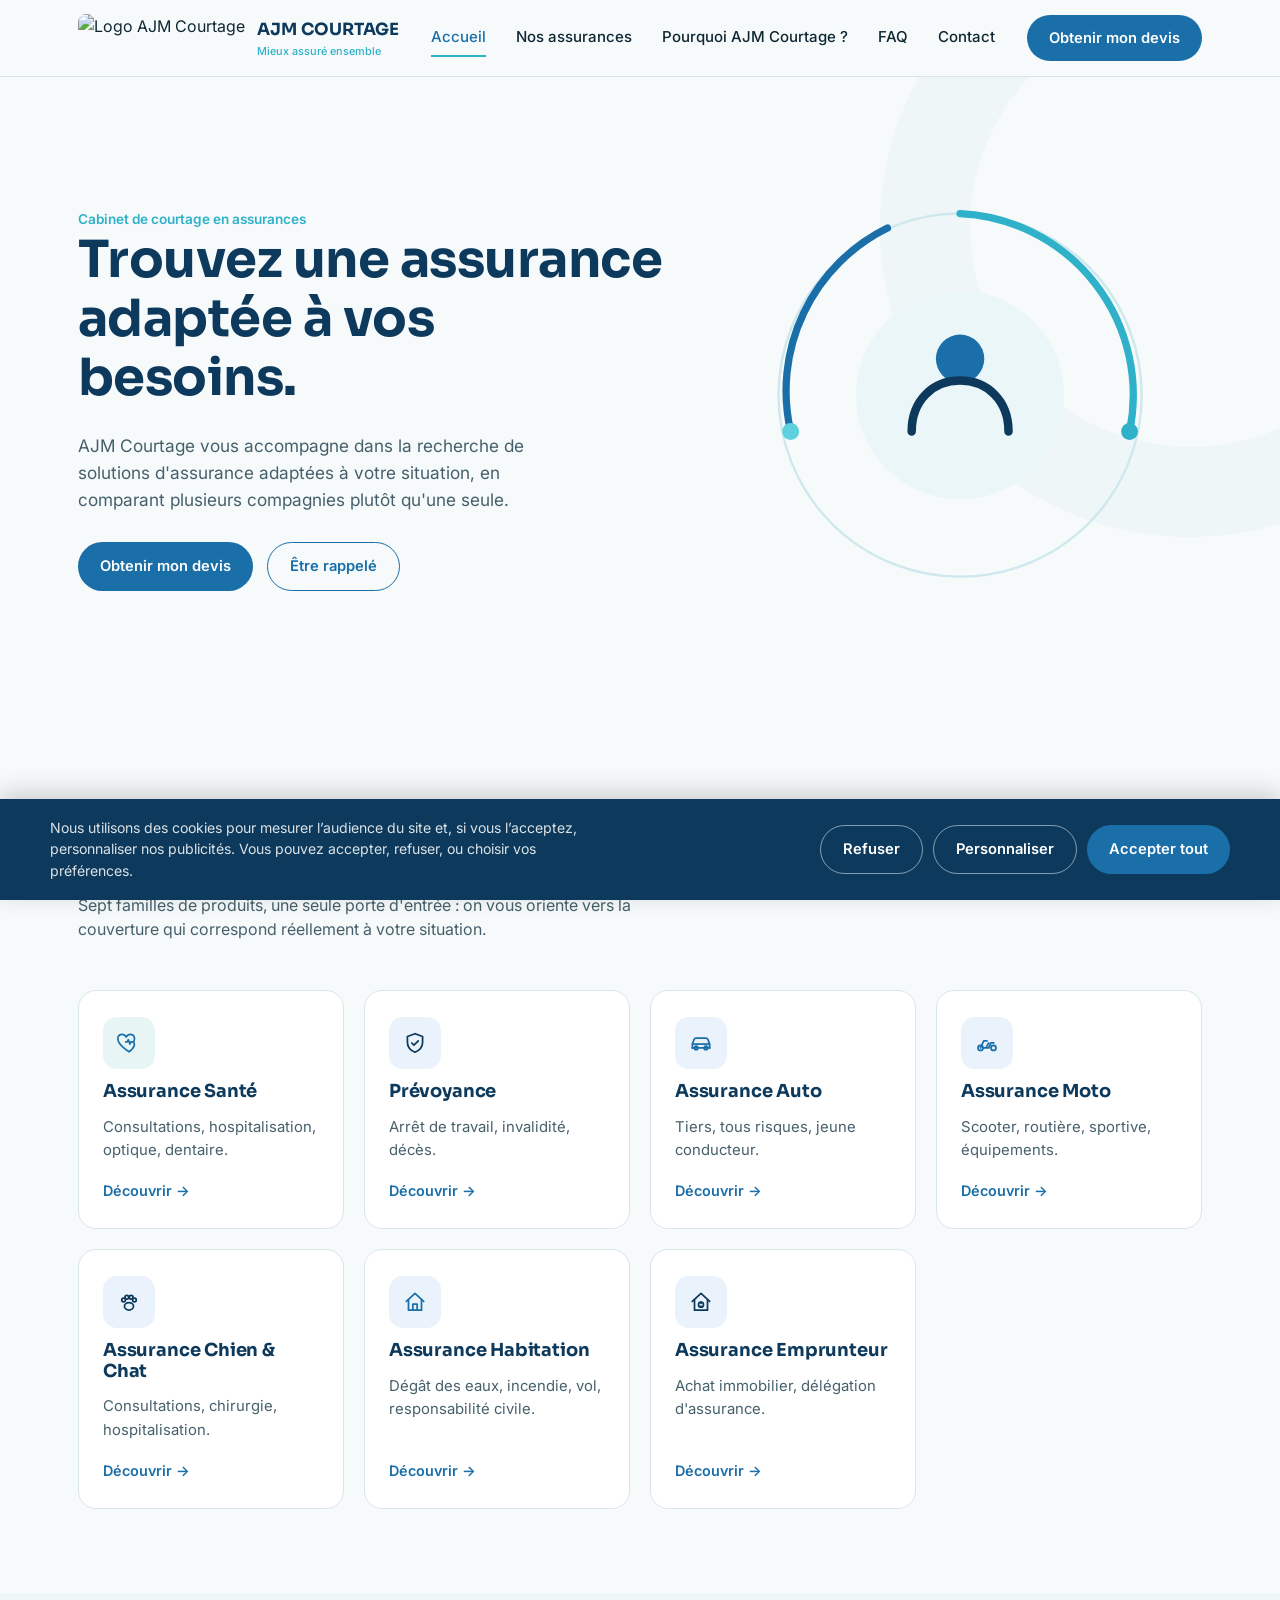
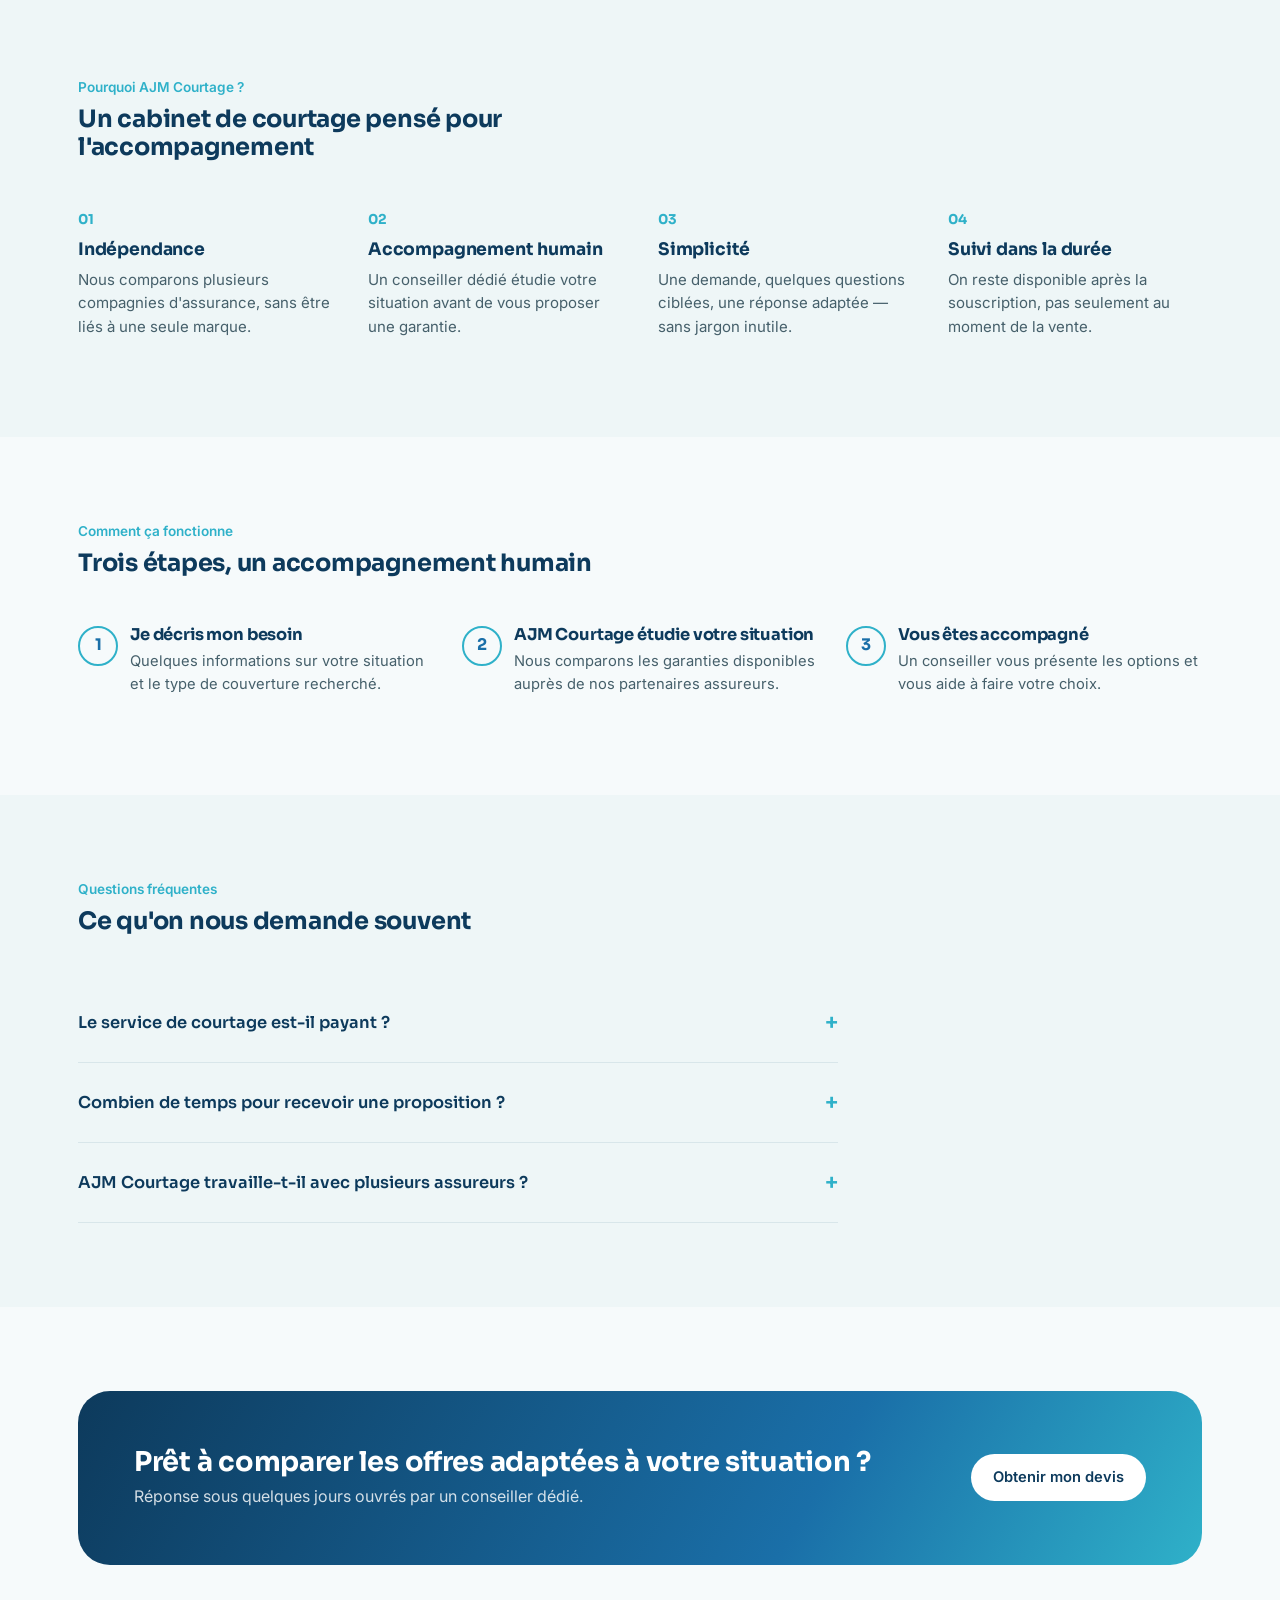
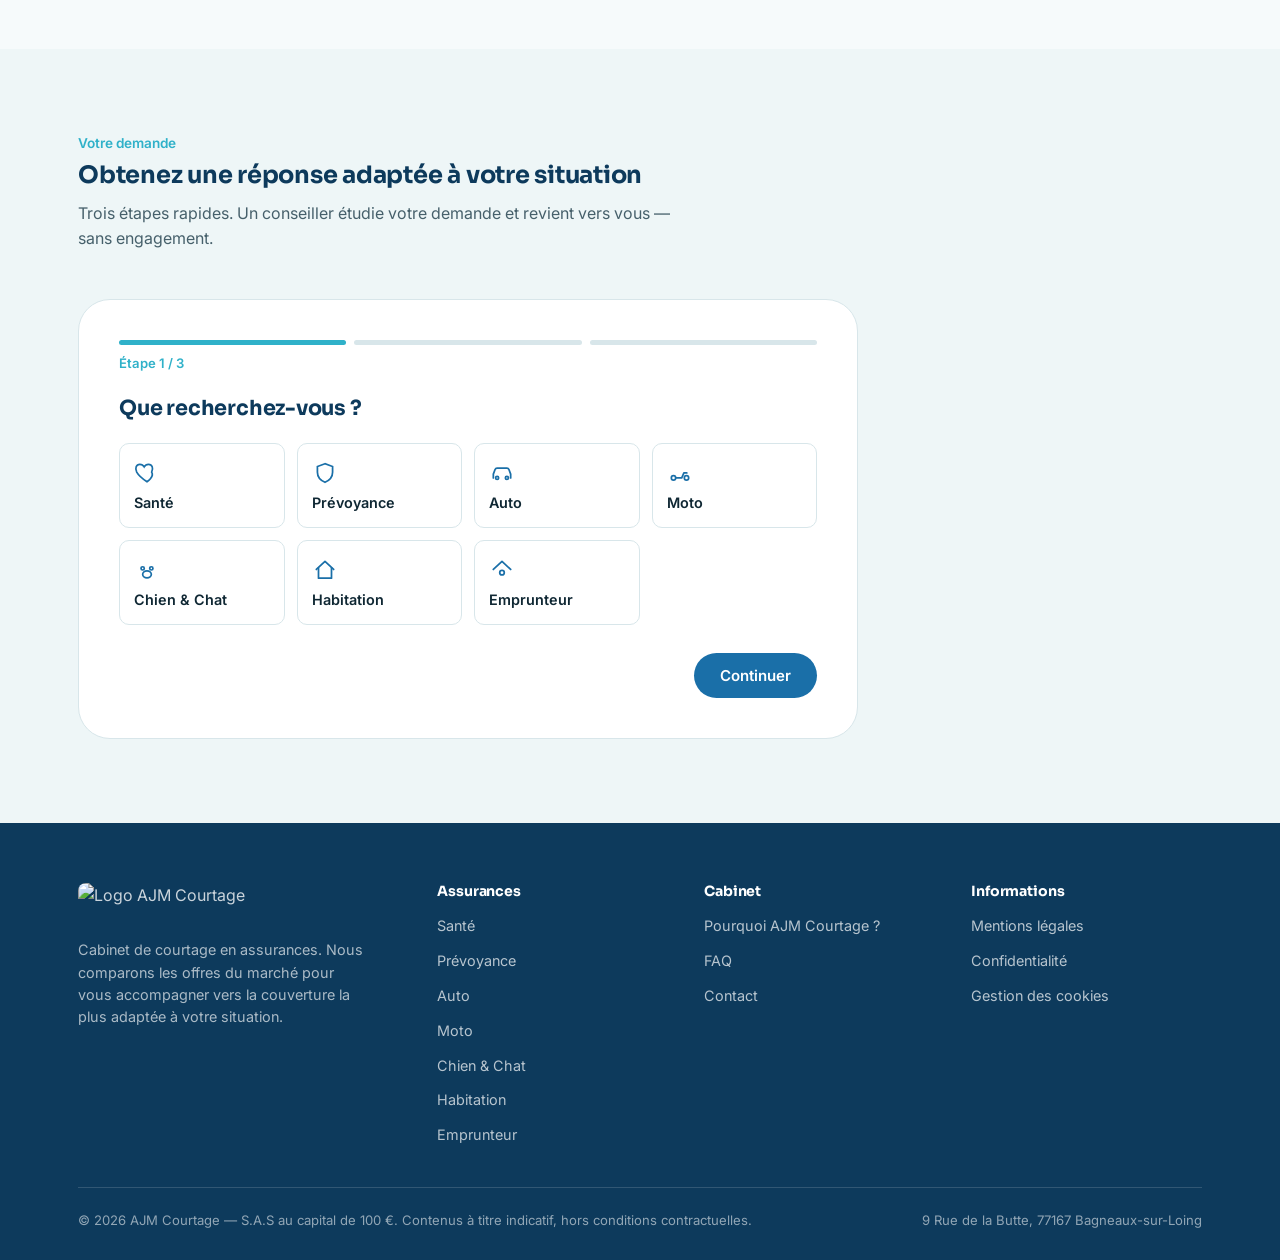
==== index.html @ a3474519 "site internet" ====
<!DOCTYPE html>
<html lang="fr">
<head>
<meta charset="UTF-8" />
<meta name="viewport" content="width=device-width, initial-scale=1.0" />
<title>Courtier en assurances — AJM Courtage</title>
<meta name="description" content="AJM Courtage, cabinet de courtage en assurances : santé, prévoyance, auto, moto, animaux, habitation et emprunteur." />
<link rel="canonical" href="https://ajmcourtages.fr/" />
<meta property="og:type" content="website" />
<meta property="og:site_name" content="AJM Courtage" />
<meta property="og:title" content="Courtier en assurances — AJM Courtage" />
<meta property="og:description" content="AJM Courtage, cabinet de courtage en assurances : santé, prévoyance, auto, moto, animaux, habitation et emprunteur." />
<meta property="og:url" content="https://ajmcourtages.fr/" />
<meta name="twitter:card" content="summary" />
<meta name="twitter:title" content="Courtier en assurances — AJM Courtage" />
<meta name="twitter:description" content="AJM Courtage, cabinet de courtage en assurances : santé, prévoyance, auto, moto, animaux, habitation et emprunteur." />
<link rel="icon" href="assets/logo.jpg" />
<link rel="preconnect" href="https://fonts.googleapis.com">
<link rel="preconnect" href="https://fonts.gstatic.com" crossorigin>
<link href="https://fonts.googleapis.com/css2?family=Sora:wght@500;600;700&family=Inter:wght@400;500;600&display=swap" rel="stylesheet">
<link rel="stylesheet" href="styles.css" />
<!--
  Tracking marketing (GA4 / Meta Pixel / TikTok Pixel) : volontairement PAS
  chargé ici. Ces scripts déposent des cookies non essentiels et ne doivent
  s'exécuter qu'après consentement (RGPD). Voir consent.js, qui affiche le
  bandeau cookies et charge les 3 pixels uniquement si l'utilisateur accepte.
  Les identifiants réels (GA4/Meta/TikTok) sont à renseigner en haut de ce
  fichier, à la place des placeholders indiqués.
-->
</head>
<body data-page="home" data-product="">
<header class="site-header">
  <div class="wrap">
    <a class="brand" href="index.html">
      <img src="assets/logo.jpg" alt="Logo AJM Courtage" />
      <span>
        <span class="brand-name">AJM COURTAGE</span>
        <span class="brand-tag">Mieux assuré ensemble</span>
      </span>
    </a>
    <nav class="main-nav">
      <a href="index.html" class="active">Accueil</a>
<a href="#produits">Nos assurances</a>
<a href="#pourquoi">Pourquoi AJM Courtage ?</a>
<a href="#faq">FAQ</a>
<a href="#contact">Contact</a>

      <a class="btn btn-primary nav-cta-mobile" href="#devis">Obtenir mon devis</a>
    </nav>
    <a class="btn btn-primary header-cta" href="#devis">Obtenir mon devis</a>
    <button class="nav-toggle" aria-label="Menu" aria-expanded="false">☰</button>
  </div>
</header>
<script>
  (function () {
    var btn = document.querySelector(".nav-toggle");
    var nav = document.querySelector(".main-nav");
    if (!btn || !nav) return;
    btn.addEventListener("click", function () {
      var open = nav.classList.toggle("open");
      btn.setAttribute("aria-expanded", open ? "true" : "false");
      btn.textContent = open ? "✕" : "☰";
    });
  })();
</script>

<main>
  <section class="hero">
    <div class="hero-bg-arc" aria-hidden="true"></div>
    <div class="wrap">
      <div>
        <span class="hero-eyebrow">Cabinet de courtage en assurances</span>
        <h1>Trouvez une assurance adaptée à vos besoins.</h1>
        <p class="lead">AJM Courtage vous accompagne dans la recherche de solutions d'assurance adaptées à votre situation, en comparant plusieurs compagnies plutôt qu'une seule.</p>
        <div class="hero-actions">
          <a class="btn btn-primary" href="#devis">Obtenir mon devis</a>
          <a class="btn btn-ghost" href="#devis">Être rappelé</a>
        </div>
      </div>
      <div class="arc-figure"><svg viewBox="0 0 400 400" fill="none">
  <circle cx="200" cy="200" r="150" stroke="#cfe8ee" stroke-width="2"/>
  <path d="M200 50 A150 150 0 0 1 340 230" stroke="#2fb1c9" stroke-width="6" stroke-linecap="round"/>
  <path d="M60 230 A150 150 0 0 1 140 62" stroke="#1a6fa8" stroke-width="6" stroke-linecap="round"/>
  <circle cx="200" cy="200" r="86" fill="#eaf6f7"/>
  <circle cx="200" cy="170" r="20" fill="#1a6fa8"/>
  <path d="M160 230c0-26 18-42 40-42s40 16 40 42" stroke="#0d3a5c" stroke-width="7" stroke-linecap="round" fill="none"/>
  <circle cx="340" cy="230" r="7" fill="#2fb1c9"/>
  <circle cx="60" cy="230" r="7" fill="#5fd0dd"/>
</svg></div>
    </div>
  </section>

  <section id="produits">
    <div class="wrap">
      <div class="section-head">
        <span class="kicker">Nos assurances</span>
        <h2>Une garantie pour chaque étape de votre vie</h2>
        <p>Sept familles de produits, une seule porte d'entrée : on vous oriente vers la couverture qui correspond réellement à votre situation.</p>
      </div>
      <div class="product-grid">
      <a class="product-card" href="assurance-sante.html">
        <div class="product-icon" style="background:#e7f6f4"><svg width="26" height="26" viewBox="0 0 24 24" fill="none" stroke="#1a6fa8" stroke-width="1.6"><path d="M12 20s-7-4.35-9.5-8.8C.7 7.7 2 4 5.4 4c1.9 0 3.3 1.1 4 2.3.7-1.2 2.1-2.3 4-2.3 3.4 0 4.7 3.7 2.9 7.2C19 15.65 12 20 12 20Z"/><path d="M9 11h1.4l1-2 1.4 4 1-2H16" stroke-linecap="round" stroke-linejoin="round"/></svg></div>
        <h3>Assurance Santé</h3>
        <p>Consultations, hospitalisation, optique, dentaire.</p>
        <span class="card-link">Découvrir →</span>
      </a>
      <a class="product-card" href="prevoyance.html">
        <div class="product-icon" style="background:#eaf3fb"><svg width="26" height="26" viewBox="0 0 24 24" fill="none" stroke="#0d3a5c" stroke-width="1.6"><path d="M12 3.5 5 6v5.2c0 4.4 2.9 7.5 7 9.3 4.1-1.8 7-4.9 7-9.3V6l-7-2.5Z"/><path d="m9 12 2 2 4-4" stroke-linecap="round" stroke-linejoin="round"/></svg></div>
        <h3>Prévoyance</h3>
        <p>Arrêt de travail, invalidité, décès.</p>
        <span class="card-link">Découvrir →</span>
      </a>
      <a class="product-card" href="assurance-auto.html">
        <div class="product-icon" style="background:#eaf3fb"><svg width="26" height="26" viewBox="0 0 24 24" fill="none" stroke="#1a6fa8" stroke-width="1.6"><path d="M4 16.5V13l1.6-4.2A2 2 0 0 1 7.5 7.5h9a2 2 0 0 1 1.9 1.3L20 13v3.5" stroke-linecap="round" stroke-linejoin="round"/><path d="M4 16.5h16" stroke-linecap="round"/><circle cx="7.5" cy="16.5" r="1.6"/><circle cx="16.5" cy="16.5" r="1.6"/><path d="M4 13h16" /></svg></div>
        <h3>Assurance Auto</h3>
        <p>Tiers, tous risques, jeune conducteur.</p>
        <span class="card-link">Découvrir →</span>
      </a>
      <a class="product-card" href="assurance-moto.html">
        <div class="product-icon" style="background:#eaf3fb"><svg width="26" height="26" viewBox="0 0 24 24" fill="none" stroke="#1a6fa8" stroke-width="1.6"><circle cx="6" cy="16.5" r="2.3"/><circle cx="18" cy="16.5" r="2.3"/><path d="M8.2 16.5h5.4l2-4.6h2.7M13.6 11.9 11 16.5M6 16.5l3-6.4h3" stroke-linecap="round" stroke-linejoin="round"/></svg></div>
        <h3>Assurance Moto</h3>
        <p>Scooter, routière, sportive, équipements.</p>
        <span class="card-link">Découvrir →</span>
      </a>
      <a class="product-card" href="assurance-chien-chat.html">
        <div class="product-icon" style="background:#eaf3fb"><svg width="26" height="26" viewBox="0 0 24 24" fill="none" stroke="#0d3a5c" stroke-width="1.6"><ellipse cx="12" cy="16" rx="4.2" ry="3.4"/><circle cx="7" cy="10.2" r="1.7"/><circle cx="10" cy="7.6" r="1.7"/><circle cx="14" cy="7.6" r="1.7"/><circle cx="17" cy="10.2" r="1.7"/></svg></div>
        <h3>Assurance Chien & Chat</h3>
        <p>Consultations, chirurgie, hospitalisation.</p>
        <span class="card-link">Découvrir →</span>
      </a>
      <a class="product-card" href="assurance-habitation.html">
        <div class="product-icon" style="background:#eaf3fb"><svg width="26" height="26" viewBox="0 0 24 24" fill="none" stroke="#1a6fa8" stroke-width="1.6"><path d="M4 11.5 12 4l8 7.5" stroke-linecap="round" stroke-linejoin="round"/><path d="M6 10v9.5h12V10" stroke-linecap="round" stroke-linejoin="round"/><path d="M10 19.5V14h4v5.5" stroke-linecap="round" stroke-linejoin="round"/></svg></div>
        <h3>Assurance Habitation</h3>
        <p>Dégât des eaux, incendie, vol, responsabilité civile.</p>
        <span class="card-link">Découvrir →</span>
      </a>
      <a class="product-card" href="assurance-emprunteur.html">
        <div class="product-icon" style="background:#eaf3fb"><svg width="26" height="26" viewBox="0 0 24 24" fill="none" stroke="#0d3a5c" stroke-width="1.6"><path d="M4 11.5 12 4l8 7.5" stroke-linecap="round" stroke-linejoin="round"/><path d="M6 10v9.5h12V10" stroke-linecap="round" stroke-linejoin="round"/><circle cx="12" cy="14.5" r="2.3"/><path d="M12 12.2v1M12 15.7v1" stroke-linecap="round"/></svg></div>
        <h3>Assurance Emprunteur</h3>
        <p>Achat immobilier, délégation d'assurance.</p>
        <span class="card-link">Découvrir →</span>
      </a>
      </div>
    </div>
  </section>

  <section id="pourquoi" class="section-alt">
    <div class="wrap">
      <div class="section-head">
        <span class="kicker">Pourquoi AJM Courtage ?</span>
        <h2>Un cabinet de courtage pensé pour l'accompagnement</h2>
      </div>
      <div class="reasons">
        <div class="reason"><div class="num">01</div><h3>Indépendance</h3><p>Nous comparons plusieurs compagnies d'assurance, sans être liés à une seule marque.</p></div>
<div class="reason"><div class="num">02</div><h3>Accompagnement humain</h3><p>Un conseiller dédié étudie votre situation avant de vous proposer une garantie.</p></div>
<div class="reason"><div class="num">03</div><h3>Simplicité</h3><p>Une demande, quelques questions ciblées, une réponse adaptée — sans jargon inutile.</p></div>
<div class="reason"><div class="num">04</div><h3>Suivi dans la durée</h3><p>On reste disponible après la souscription, pas seulement au moment de la vente.</p></div>

      </div>
    </div>
  </section>

  <section>
    <div class="wrap">
      <div class="section-head">
        <span class="kicker">Comment ça fonctionne</span>
        <h2>Trois étapes, un accompagnement humain</h2>
      </div>
      <div class="steps">
        <div class="step"><h3>Je décris mon besoin</h3><p>Quelques informations sur votre situation et le type de couverture recherché.</p></div>
<div class="step"><h3>AJM Courtage étudie votre situation</h3><p>Nous comparons les garanties disponibles auprès de nos partenaires assureurs.</p></div>
<div class="step"><h3>Vous êtes accompagné</h3><p>Un conseiller vous présente les options et vous aide à faire votre choix.</p></div>

      </div>
    </div>
  </section>

  <section id="faq" class="section-alt">
    <div class="wrap">
      <div class="section-head">
        <span class="kicker">Questions fréquentes</span>
        <h2>Ce qu'on nous demande souvent</h2>
      </div>
      <div class="faq-list">
        <details class="faq-item"><summary>Le service de courtage est-il payant ?</summary><p>Non, la mise en relation et la comparaison des offres sont gratuites. Nous sommes rémunérés par les compagnies d'assurance, comme tout courtier.</p></details>
<details class="faq-item"><summary>Combien de temps pour recevoir une proposition ?</summary><p>Après votre demande, un conseiller revient vers vous pour affiner votre besoin, puis vous transmet une proposition adaptée à votre situation.</p></details>
<details class="faq-item"><summary>AJM Courtage travaille-t-il avec plusieurs assureurs ?</summary><p>Oui, notre rôle de courtier consiste justement à comparer plusieurs compagnies pour identifier l'offre la plus pertinente pour vous.</p></details>

      </div>
    </div>
  </section>

  <section>
    <div class="wrap">
      <div class="cta-band">
        <div>
          <h2>Prêt à comparer les offres adaptées à votre situation ?</h2>
          <p>Réponse sous quelques jours ouvrés par un conseiller dédié.</p>
        </div>
        <a class="btn btn-primary" href="#devis">Obtenir mon devis</a>
      </div>
    </div>
  </section>

  <section id="devis" class="section-alt">
    <div class="wrap">
      <div class="section-head">
        <span class="kicker">Votre demande</span>
        <h2>Obtenez une réponse adaptée à votre situation</h2>
        <p>Trois étapes rapides. Un conseiller étudie votre demande et revient vers vous — sans engagement.</p>
      </div>
      <div id="lead-form" class="lead-form" data-preselect=""></div>
    </div>
  </section>

</main>
<footer id="contact">
  <div class="wrap">
    <div class="footer-grid">
      <div class="footer-brand">
        <img src="assets/logo.jpg" alt="Logo AJM Courtage" />
        <p>Cabinet de courtage en assurances. Nous comparons les offres du marché pour vous accompagner vers la couverture la plus adaptée à votre situation.</p>
      </div>
      <div>
        <h4>Assurances</h4>
        <ul><li><a href="assurance-sante.html">Santé</a></li>
<li><a href="prevoyance.html">Prévoyance</a></li>
<li><a href="assurance-auto.html">Auto</a></li>
<li><a href="assurance-moto.html">Moto</a></li>
<li><a href="assurance-chien-chat.html">Chien & Chat</a></li>
<li><a href="assurance-habitation.html">Habitation</a></li>
<li><a href="assurance-emprunteur.html">Emprunteur</a></li></ul>
      </div>
      <div>
        <h4>Cabinet</h4>
        <ul>
          <li><a href="index.html#pourquoi">Pourquoi AJM Courtage ?</a></li>
          <li><a href="index.html#faq">FAQ</a></li>
          <li><a href="#contact">Contact</a></li>
        </ul>
      </div>
      <div>
        <h4>Informations</h4>
        <ul>
          <li><a href="mentions-legales.html">Mentions légales</a></li>
          <li><a href="confidentialite.html">Confidentialité</a></li>
          <li><a href="cookies.html">Gestion des cookies</a></li>
        </ul>
      </div>
    </div>
    <div class="footer-bottom">
      <span>© 2026 AJM Courtage — S.A.S au capital de 100 €. Contenus à titre indicatif, hors conditions contractuelles.</span>
      <span>9 Rue de la Butte, 77167 Bagneaux-sur-Loing</span>
    </div>
  </div>
</footer>
<script src="consent.js" defer></script>
<script src="tracking.js" defer></script>
<script src="form.js" defer></script>
</body>
</html>
---- styles.css ----
/* ============================================================
   AJM COURTAGE — Design system
   Palette pulled from the logo: deep sea-blue + cyan, on a
   near-white cool background. Motif: the arc / orbit from the
   logo mark, reused as a structural "protection" device.
   Type: Sora (headlines, has the geometric-but-warm character
   of the logo's rounded forms) + Inter (body, highly legible).
   ============================================================ */

:root {
  --navy: #0d3a5c;
  --deep-blue: #1a6fa8;
  --teal: #2fb1c9;
  --cyan: #5fd0dd;
  --mint-glow: #8fe9d4;
  --ink: #0f2733;
  --ink-soft: #46606b;
  --paper: #f6fafb;
  --paper-alt: #eef6f7;
  --white: #ffffff;
  --line: #d8e6ea;

  --font-head: "Sora", "Segoe UI", sans-serif;
  --font-body: "Inter", "Segoe UI", sans-serif;

  --radius-s: 10px;
  --radius-m: 18px;
  --radius-l: 32px;
  --max: 1180px;
}

* { box-sizing: border-box; }
html { scroll-behavior: smooth; }
body {
  margin: 0;
  font-family: var(--font-body);
  color: var(--ink);
  background: var(--paper);
  line-height: 1.55;
  -webkit-font-smoothing: antialiased;
}
img { max-width: 100%; display: block; }
a { color: inherit; text-decoration: none; }
h1, h2, h3, h4 {
  font-family: var(--font-head);
  color: var(--navy);
  margin: 0 0 0.5em;
  line-height: 1.15;
  letter-spacing: -0.01em;
}
p { margin: 0 0 1em; color: var(--ink-soft); max-width: 62ch; }
.wrap {
  max-width: var(--max);
  margin: 0 auto;
  padding: 0 28px;
}
@media (prefers-reduced-motion: reduce) {
  * { animation: none !important; transition: none !important; }
}
:focus-visible {
  outline: 3px solid var(--teal);
  outline-offset: 3px;
}

/* ---------- Header ---------- */
.site-header {
  position: sticky;
  top: 0;
  z-index: 40;
  background: rgba(246, 250, 251, 0.92);
  backdrop-filter: blur(8px);
  border-bottom: 1px solid var(--line);
}
.site-header .wrap {
  display: flex;
  align-items: center;
  justify-content: space-between;
  height: 76px;
}
.brand {
  display: flex;
  align-items: center;
  gap: 12px;
}
.brand img { height: 48px; width: auto; border-radius: 8px; }
.brand-name {
  font-family: var(--font-head);
  font-weight: 700;
  font-size: 1.05rem;
  color: var(--navy);
}
.brand-tag {
  display: block;
  font-family: var(--font-body);
  font-weight: 500;
  font-size: 0.68rem;
  color: var(--teal);
}
nav.main-nav {
  display: flex;
  align-items: center;
  gap: 30px;
}
nav.main-nav a {
  font-size: 0.94rem;
  font-weight: 500;
  color: var(--ink);
  padding: 6px 0;
  border-bottom: 2px solid transparent;
  transition: border-color 0.15s ease, color 0.15s ease;
}
nav.main-nav a:hover,
nav.main-nav a.active {
  color: var(--deep-blue);
  border-bottom-color: var(--teal);
}
nav.main-nav.open {
  display: flex;
  position: absolute;
  top: 76px;
  left: 0; right: 0;
  background: var(--white);
  flex-direction: column;
  align-items: flex-start;
  padding: 20px 28px 28px;
  border-bottom: 1px solid var(--line);
  gap: 18px;
}
nav.main-nav .nav-cta-mobile { display: none; }
nav.main-nav.open .nav-cta-mobile { display: inline-flex; margin-top: 4px; }
.nav-toggle { display: none; }
.btn {
  display: inline-flex;
  align-items: center;
  gap: 8px;
  font-family: var(--font-body);
  font-weight: 600;
  font-size: 0.92rem;
  padding: 12px 22px;
  border-radius: 999px;
  border: none;
  cursor: pointer;
}
.btn-primary {
  background: var(--deep-blue);
  color: var(--white);
  transition: background 0.15s ease, transform 0.15s ease;
}
.btn-primary:hover { background: var(--navy); transform: translateY(-1px); }
.btn-ghost {
  background: transparent;
  color: var(--deep-blue);
  border: 1.5px solid var(--deep-blue);
}
.btn-ghost:hover { background: var(--paper-alt); }

@media (max-width: 880px) {
  nav.main-nav { display: none; }
  .header-cta { display: none; }
  .nav-toggle {
    display: inline-flex;
    align-items: center;
    justify-content: center;
    width: 44px; height: 44px;
    border-radius: 10px;
    border: 1px solid var(--line);
    background: var(--white);
  }
}

/* ---------- Hero ---------- */
.hero {
  position: relative;
  overflow: hidden;
  padding: 76px 0 96px;
}
.hero .wrap {
  display: grid;
  grid-template-columns: 1.1fr 0.9fr;
  gap: 48px;
  align-items: center;
}
.hero-eyebrow {
  font-size: 0.85rem;
  font-weight: 600;
  color: var(--teal);
  margin-bottom: 14px;
}
.hero h1 {
  font-size: clamp(2.1rem, 4vw, 3.2rem);
  max-width: 15ch;
}
.hero .lead {
  font-size: 1.08rem;
  max-width: 46ch;
  margin-bottom: 28px;
}
.hero-actions { display: flex; gap: 14px; flex-wrap: wrap; }

.arc-figure {
  position: relative;
  width: 100%;
  aspect-ratio: 1 / 1;
}
.arc-figure svg { width: 100%; height: 100%; }

.hero-bg-arc {
  position: absolute;
  right: -220px;
  top: -160px;
  width: 620px;
  height: 620px;
  border-radius: 50%;
  border: 90px solid var(--paper-alt);
  z-index: -1;
}

/* ---------- Sections ---------- */
section { padding: 84px 0; }
.section-alt { background: var(--paper-alt); }
.section-head { max-width: 640px; margin-bottom: 48px; }
.section-head .kicker {
  color: var(--teal);
  font-weight: 600;
  font-size: 0.85rem;
  margin-bottom: 8px;
  display: block;
}

/* ---------- Product grid (Home) ---------- */
.product-grid {
  display: grid;
  grid-template-columns: repeat(auto-fit, minmax(230px, 1fr));
  gap: 20px;
}
.product-card {
  background: var(--white);
  border: 1px solid var(--line);
  border-radius: var(--radius-m);
  padding: 26px 24px;
  display: flex;
  flex-direction: column;
  gap: 12px;
  transition: border-color 0.15s ease, transform 0.15s ease;
}
.product-card:hover { border-color: var(--teal); transform: translateY(-3px); }
.product-icon {
  width: 52px; height: 52px;
  border-radius: 14px;
  display: flex; align-items: center; justify-content: center;
}
.product-card h3 { font-size: 1.12rem; margin-bottom: 2px; }
.product-card p { font-size: 0.93rem; margin-bottom: 6px; }
.product-card .card-link {
  margin-top: auto;
  font-weight: 600;
  font-size: 0.9rem;
  color: var(--deep-blue);
}

/* ---------- Why us ---------- */
.reasons {
  display: grid;
  grid-template-columns: repeat(auto-fit, minmax(240px, 1fr));
  gap: 36px;
}
.reason .num {
  font-family: var(--font-head);
  font-size: 0.85rem;
  color: var(--teal);
  font-weight: 700;
  margin-bottom: 10px;
}
.reason h3 { font-size: 1.08rem; margin-bottom: 8px; }
.reason p { font-size: 0.94rem; }

/* ---------- Steps ---------- */
.steps {
  display: grid;
  grid-template-columns: repeat(3, 1fr);
  gap: 28px;
  counter-reset: step;
}
.step {
  position: relative;
  padding-left: 52px;
}
.step::before {
  counter-increment: step;
  content: counter(step);
  position: absolute;
  left: 0; top: 0;
  width: 36px; height: 36px;
  border-radius: 50%;
  border: 2px solid var(--teal);
  color: var(--deep-blue);
  font-family: var(--font-head);
  font-weight: 700;
  display: flex; align-items: center; justify-content: center;
}
.step h3 { font-size: 1.02rem; margin-bottom: 6px; }
.step p { font-size: 0.92rem; }

@media (max-width: 780px) {
  .hero .wrap { grid-template-columns: 1fr; }
  .arc-figure { max-width: 340px; margin: 0 auto; }
  .steps { grid-template-columns: 1fr; }
}

/* ---------- CTA band ---------- */
.cta-band {
  background: linear-gradient(120deg, var(--navy), var(--deep-blue) 65%, var(--teal));
  color: var(--white);
  border-radius: var(--radius-l);
  padding: 56px;
  display: flex;
  align-items: center;
  justify-content: space-between;
  gap: 32px;
  flex-wrap: wrap;
}
.cta-band h2 { color: var(--white); font-size: 1.7rem; margin-bottom: 6px; }
.cta-band p { color: rgba(255,255,255,0.82); margin-bottom: 0; }
.cta-band .btn-primary { background: var(--white); color: var(--navy); }
.cta-band .btn-primary:hover { background: var(--paper); }

/* ---------- FAQ ---------- */
.faq-list { max-width: 760px; }
.faq-item {
  border-bottom: 1px solid var(--line);
  padding: 22px 0;
}
.faq-item summary {
  cursor: pointer;
  font-family: var(--font-head);
  font-weight: 600;
  color: var(--navy);
  font-size: 1.02rem;
  list-style: none;
  display: flex;
  justify-content: space-between;
  align-items: center;
  gap: 20px;
}
.faq-item summary::-webkit-details-marker { display: none; }
.faq-item summary::after {
  content: "+";
  font-size: 1.4rem;
  color: var(--teal);
  flex-shrink: 0;
}
.faq-item[open] summary::after { content: "–"; }
.faq-item p { margin-top: 12px; font-size: 0.95rem; }

/* ---------- Product page hero variant ---------- */
.product-hero {
  padding: 60px 0 80px;
}
.product-hero .badge {
  display: inline-flex;
  align-items: center;
  gap: 10px;
  background: var(--paper-alt);
  border-radius: 999px;
  padding: 8px 16px;
  font-size: 0.85rem;
  font-weight: 600;
  color: var(--deep-blue);
  margin-bottom: 20px;
}
.benefits-list {
  list-style: none;
  margin: 0; padding: 0;
  display: grid;
  gap: 14px;
}
.benefits-list li {
  display: flex;
  gap: 12px;
  align-items: flex-start;
  font-size: 0.98rem;
  color: var(--ink);
}
.benefits-list svg { flex-shrink: 0; margin-top: 3px; }

/* ---------- Ad landing pages (/lp/) ---------- */
.lp-header {
  border-bottom: 1px solid var(--line);
  background: var(--white);
}
.lp-header .wrap {
  display: flex;
  align-items: center;
  justify-content: space-between;
  height: 76px;
  gap: 16px;
}
.lp-trust-line {
  font-size: 0.82rem;
  color: var(--ink-soft);
  font-weight: 500;
}
.lp-hero { padding: 48px 0 72px; }
.lp-hero-grid {
  display: grid;
  grid-template-columns: 1.1fr 0.9fr;
  gap: 44px;
  align-items: start;
}
.lp-hero-benefits { margin-top: 22px; }
.lp-hero .lead-form { max-width: none; }
.lp-final-cta .btn-primary { background: var(--white); color: var(--navy); }
.lp-footer {
  background: var(--navy);
  color: rgba(255,255,255,0.7);
  padding: 26px 0;
}
.lp-footer-inner {
  display: flex;
  justify-content: space-between;
  flex-wrap: wrap;
  gap: 12px;
  font-size: 0.82rem;
}
.lp-footer-links { display: flex; gap: 18px; }
.lp-footer-links a { color: rgba(255,255,255,0.7); }
.lp-footer-links a:hover { color: var(--cyan); }

@media (max-width: 880px) {
  .lp-trust-line { display: none; }
}
@media (max-width: 780px) {
  .lp-hero-grid { grid-template-columns: 1fr; }
}

/* ---------- Lead form (multi-step) ---------- */
.lead-form {
  background: var(--white);
  border: 1px solid var(--line);
  border-radius: var(--radius-l);
  padding: 40px;
  max-width: 780px;
}
.lf-progress {
  display: flex;
  gap: 8px;
  margin-bottom: 8px;
}
.lf-progress span {
  flex: 1;
  height: 5px;
  border-radius: 999px;
  background: var(--line);
}
.lf-progress span.done { background: var(--teal); }
.lf-step-label {
  font-size: 0.82rem;
  font-weight: 600;
  color: var(--teal);
  margin-bottom: 24px;
  display: block;
}
.lf-title { font-size: 1.3rem; margin-bottom: 22px; }

.lf-option-grid {
  display: grid;
  grid-template-columns: repeat(auto-fill, minmax(150px, 1fr));
  gap: 12px;
  margin-bottom: 8px;
}
.lf-option {
  border: 1.5px solid var(--line);
  border-radius: var(--radius-s);
  padding: 16px 14px;
  cursor: pointer;
  display: flex;
  flex-direction: column;
  gap: 8px;
  background: var(--white);
  transition: border-color 0.15s ease, background 0.15s ease;
  text-align: left;
  font-family: var(--font-body);
  font-size: 0.9rem;
  font-weight: 600;
  color: var(--ink);
}
.lf-option:hover { border-color: var(--teal); }
.lf-option.selected {
  border-color: var(--deep-blue);
  background: var(--paper-alt);
  color: var(--navy);
}
.lf-option .ico { color: var(--deep-blue); }

.lf-field { margin-bottom: 20px; }
.lf-field label {
  display: block;
  font-size: 0.9rem;
  font-weight: 600;
  color: var(--navy);
  margin-bottom: 8px;
}
.lf-field input,
.lf-field select {
  width: 100%;
  font-family: var(--font-body);
  font-size: 0.98rem;
  padding: 13px 14px;
  border: 1.5px solid var(--line);
  border-radius: var(--radius-s);
  background: var(--white);
  color: var(--ink);
}
.lf-field input:focus,
.lf-field select:focus {
  border-color: var(--teal);
  outline: none;
}
.lf-error {
  color: #c23b3b;
  font-size: 0.83rem;
  margin-top: 6px;
  display: none;
}
.lf-field.invalid input,
.lf-field.invalid select { border-color: #c23b3b; }
.lf-field.invalid .lf-error { display: block; }

.lf-hp { position: absolute; opacity: 0; height: 0; width: 0; overflow: hidden; }

.lf-actions {
  display: flex;
  justify-content: space-between;
  align-items: center;
  margin-top: 28px;
}
.lf-back {
  background: none;
  border: none;
  color: var(--ink-soft);
  font-weight: 600;
  font-size: 0.92rem;
  cursor: pointer;
  padding: 12px 6px;
}
.lf-back:disabled { visibility: hidden; }
.lf-next {
  font-family: var(--font-body);
  font-weight: 600;
  font-size: 0.94rem;
  padding: 13px 26px;
  border-radius: 999px;
  border: none;
  background: var(--deep-blue);
  color: var(--white);
  cursor: pointer;
}
.lf-next:hover { background: var(--navy); }

.lf-confirm {
  text-align: center;
  padding: 20px 0;
}
.lf-confirm .lf-check {
  width: 64px; height: 64px;
  border-radius: 50%;
  background: var(--paper-alt);
  color: var(--teal);
  display: flex; align-items: center; justify-content: center;
  margin: 0 auto 20px;
}
.lf-confirm h3 { font-size: 1.25rem; margin-bottom: 10px; }
.lf-confirm p { margin: 0 auto 6px; }

@media (max-width: 600px) {
  .lead-form { padding: 26px 20px; }
}

/* ---------- Legal pages ---------- */
.legal-body h2 {
  font-size: 1.1rem;
  margin-top: 32px;
}
.legal-body p { font-size: 0.95rem; max-width: 70ch; }
.cookie-prefs {
  background: var(--paper-alt);
  border-radius: var(--radius-m);
  padding: 24px;
  margin-top: 12px;
}
.cookie-toggle {
  display: flex;
  align-items: center;
  gap: 12px;
  font-size: 0.92rem;
  margin-bottom: 14px;
  cursor: pointer;
}
.cookie-toggle input { width: 18px; height: 18px; }

/* ---------- Legal pages ---------- */
.legal-body h2 {
  font-size: 1.1rem;
  margin-top: 34px;
}
.legal-body p { font-size: 0.96rem; max-width: none; }
.cookie-prefs {
  background: var(--paper-alt);
  border-radius: var(--radius-m);
  padding: 24px;
  margin-top: 16px;
}
.cookie-toggle {
  display: flex;
  align-items: center;
  gap: 12px;
  font-size: 0.94rem;
  font-weight: 500;
  color: var(--ink);
  padding: 10px 0;
  cursor: pointer;
}
.cookie-toggle input { width: 18px; height: 18px; accent-color: var(--deep-blue); }

/* ---------- Legal pages ---------- */
.legal-body h2 {
  font-size: 1.15rem;
  margin-top: 32px;
}
.legal-body p { font-size: 0.96rem; }
.legal-body a { color: var(--deep-blue); text-decoration: underline; }
.cookie-prefs {
  background: var(--paper-alt);
  border-radius: var(--radius-m);
  padding: 24px;
  margin-top: 16px;
}
.cookie-toggle {
  display: flex;
  align-items: center;
  gap: 12px;
  padding: 10px 0;
  font-size: 0.94rem;
  color: var(--ink);
  cursor: pointer;
}
.cookie-toggle input { width: 18px; height: 18px; accent-color: var(--deep-blue); }

/* ---------- Cookie consent banner ---------- */
.cookie-banner {
  position: fixed;
  left: 0; right: 0; bottom: 0;
  z-index: 100;
  background: var(--navy);
  color: rgba(255,255,255,0.9);
  padding: 18px 24px;
  box-shadow: 0 -6px 24px rgba(0,0,0,0.18);
}
.cookie-banner-inner {
  max-width: var(--max);
  margin: 0 auto;
  display: flex;
  align-items: center;
  justify-content: space-between;
  gap: 24px;
  flex-wrap: wrap;
}
.cookie-banner-inner p {
  color: rgba(255,255,255,0.85);
  font-size: 0.88rem;
  margin: 0;
  max-width: 62ch;
}
.cookie-banner-actions {
  display: flex;
  gap: 10px;
  flex-wrap: wrap;
}
.cookie-banner .btn-ghost {
  border-color: rgba(255,255,255,0.5);
  color: var(--white);
}
.cookie-banner .btn-ghost:hover { background: rgba(255,255,255,0.1); }
@media (max-width: 700px) {
  .cookie-banner-inner { flex-direction: column; align-items: flex-start; }
}

/* ---------- Footer ---------- */
footer {
  background: var(--navy);
  color: rgba(255,255,255,0.78);
  padding: 60px 0 30px;
}
.footer-grid {
  display: grid;
  grid-template-columns: 1.4fr repeat(3, 1fr);
  gap: 36px;
  margin-bottom: 40px;
}
.footer-brand img { height: 42px; margin-bottom: 14px; border-radius: 8px; }
.footer-brand p { color: rgba(255,255,255,0.65); font-size: 0.9rem; max-width: 32ch; }
footer h4 {
  color: var(--white);
  font-size: 0.88rem;
  margin-bottom: 14px;
}
footer ul { list-style: none; margin: 0; padding: 0; display: grid; gap: 10px; }
footer a { color: rgba(255,255,255,0.7); font-size: 0.9rem; }
footer a:hover { color: var(--cyan); }
.footer-bottom {
  border-top: 1px solid rgba(255,255,255,0.15);
  padding-top: 22px;
  display: flex;
  justify-content: space-between;
  flex-wrap: wrap;
  gap: 10px;
  font-size: 0.82rem;
  color: rgba(255,255,255,0.55);
}
@media (max-width: 780px) {
  .footer-grid { grid-template-columns: 1fr 1fr; }
}
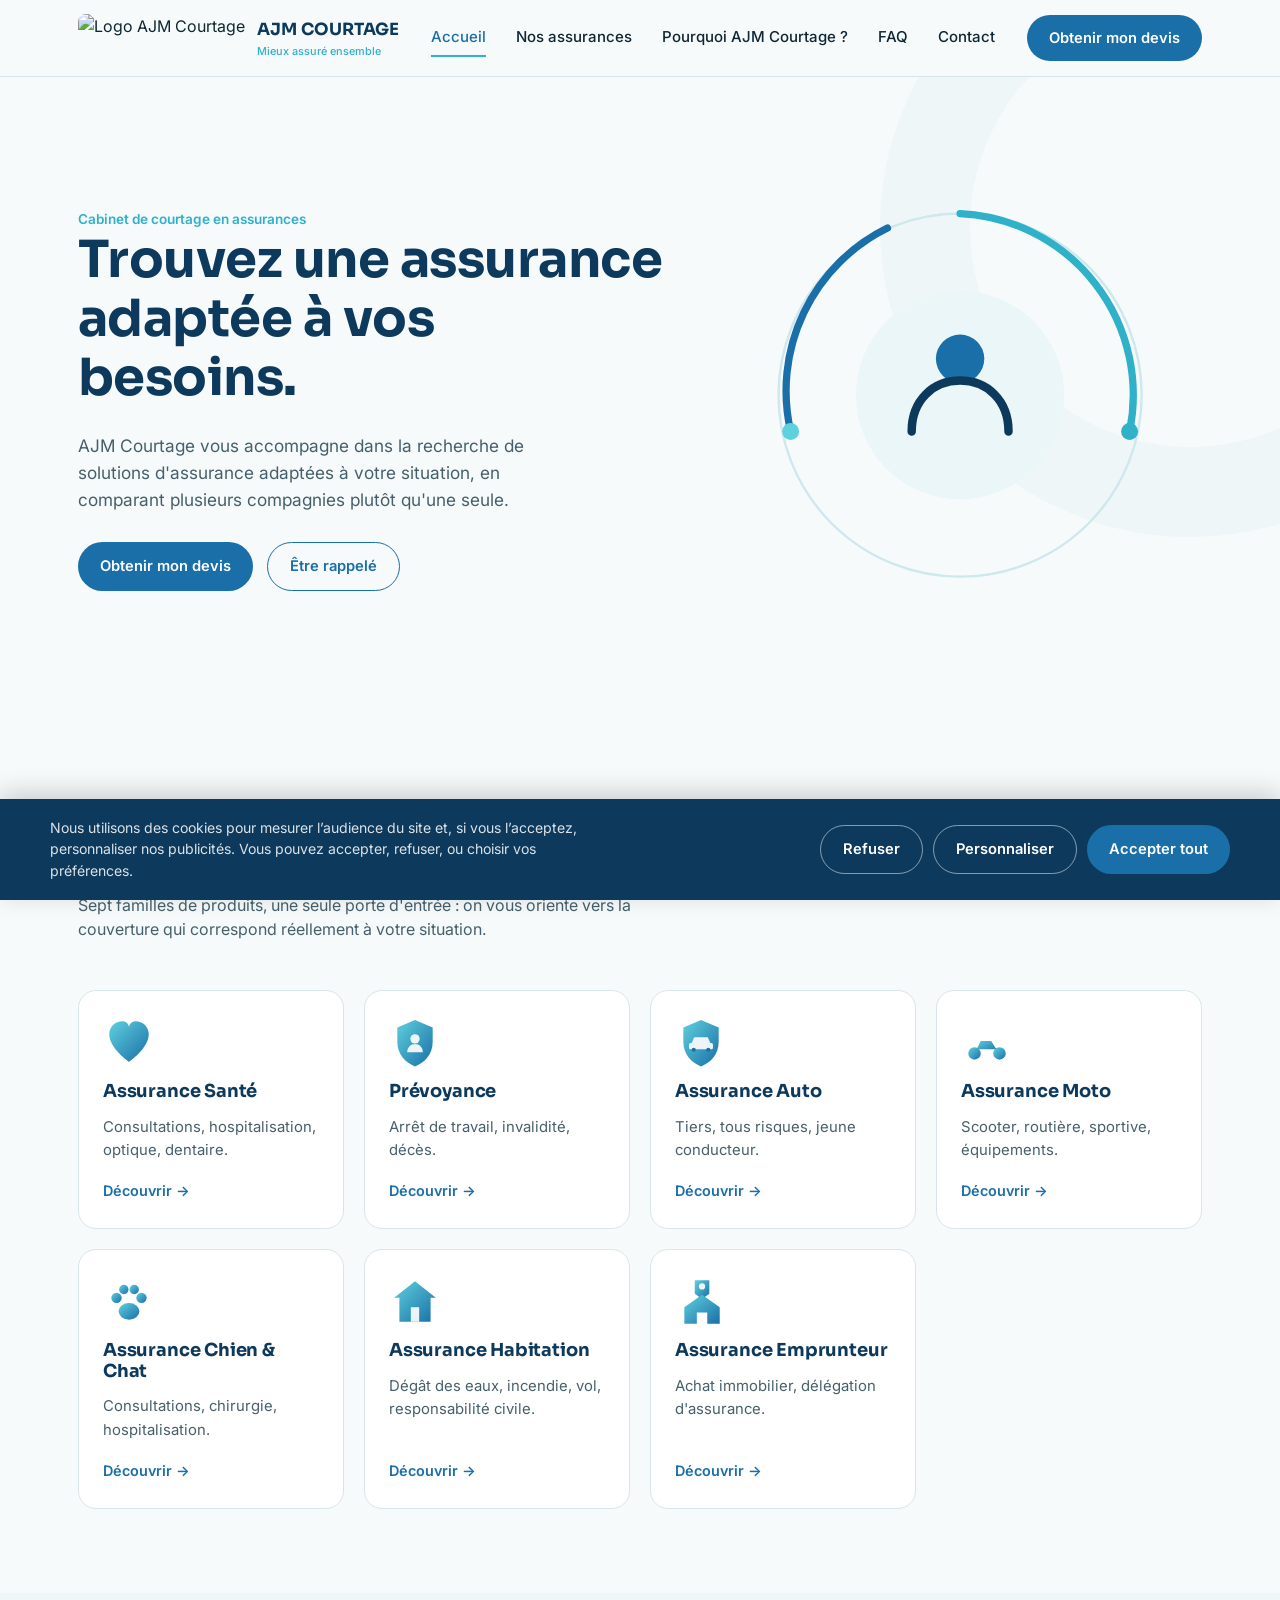
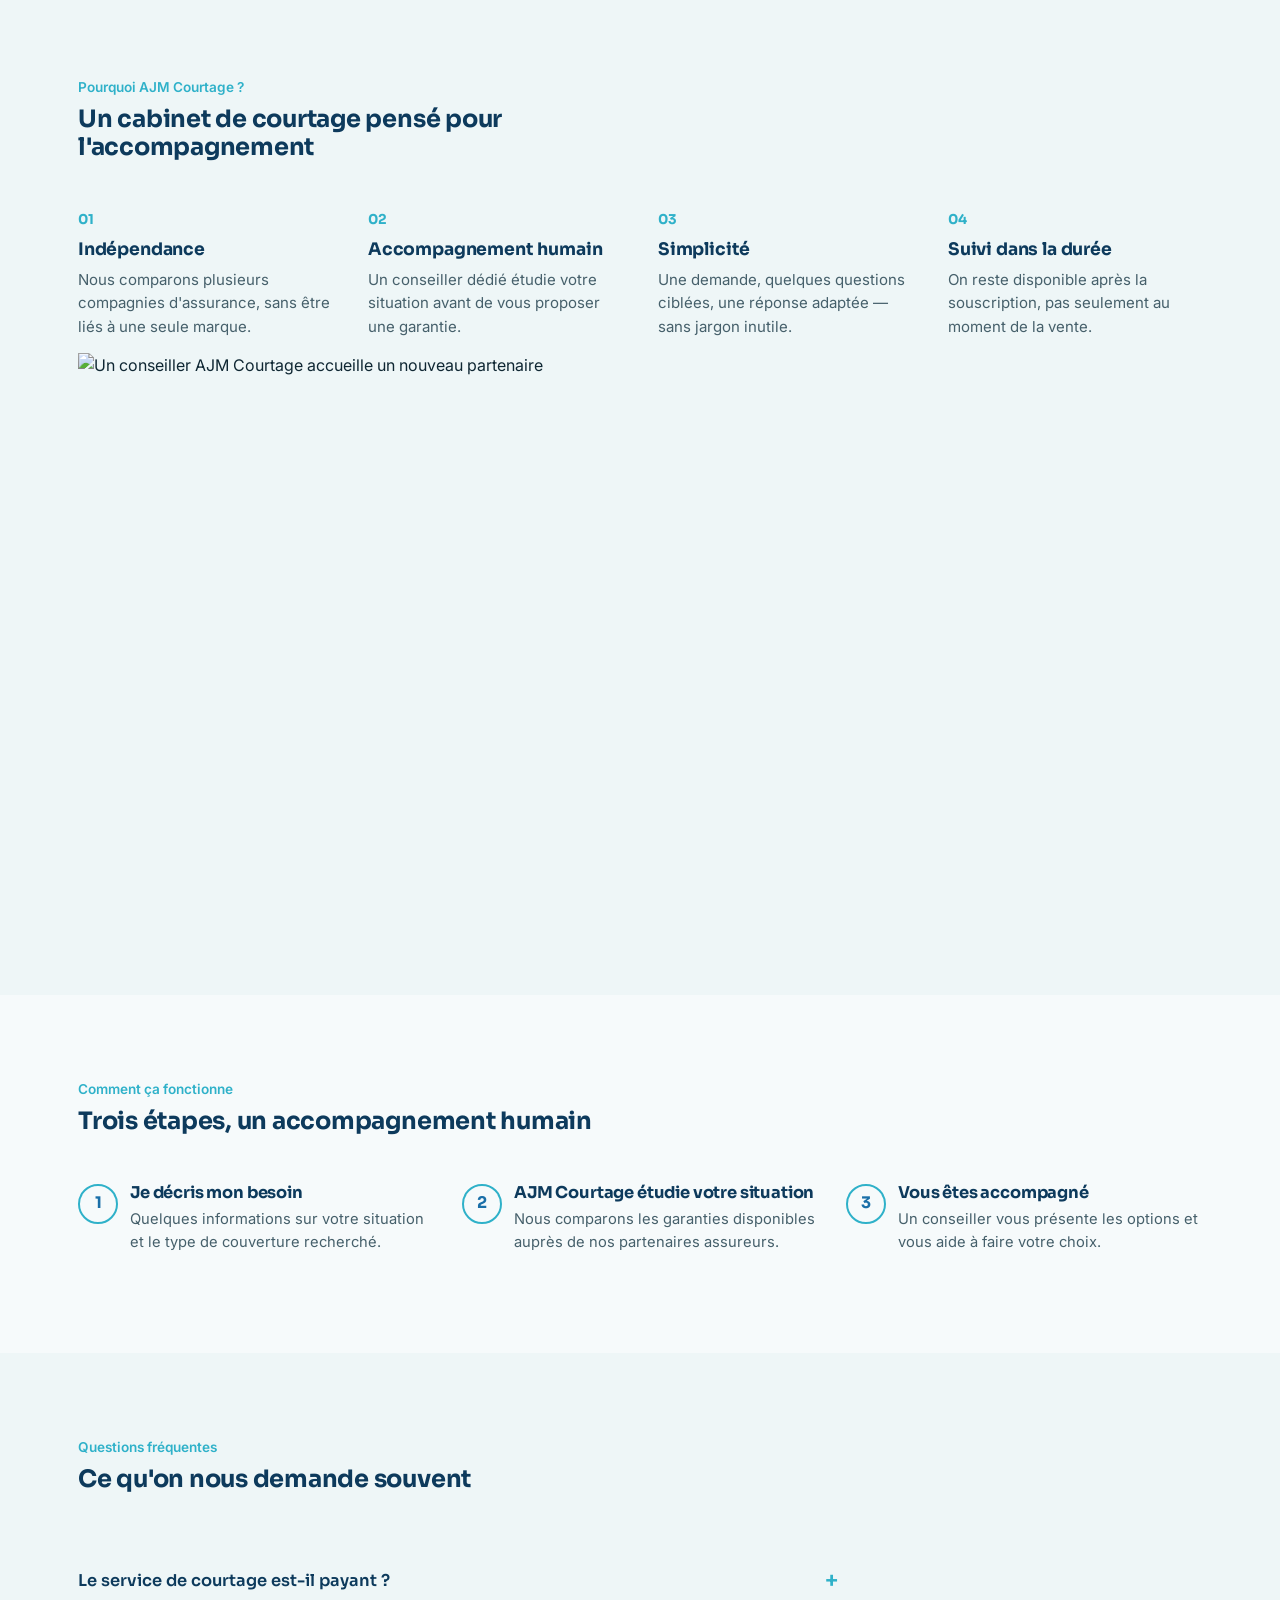
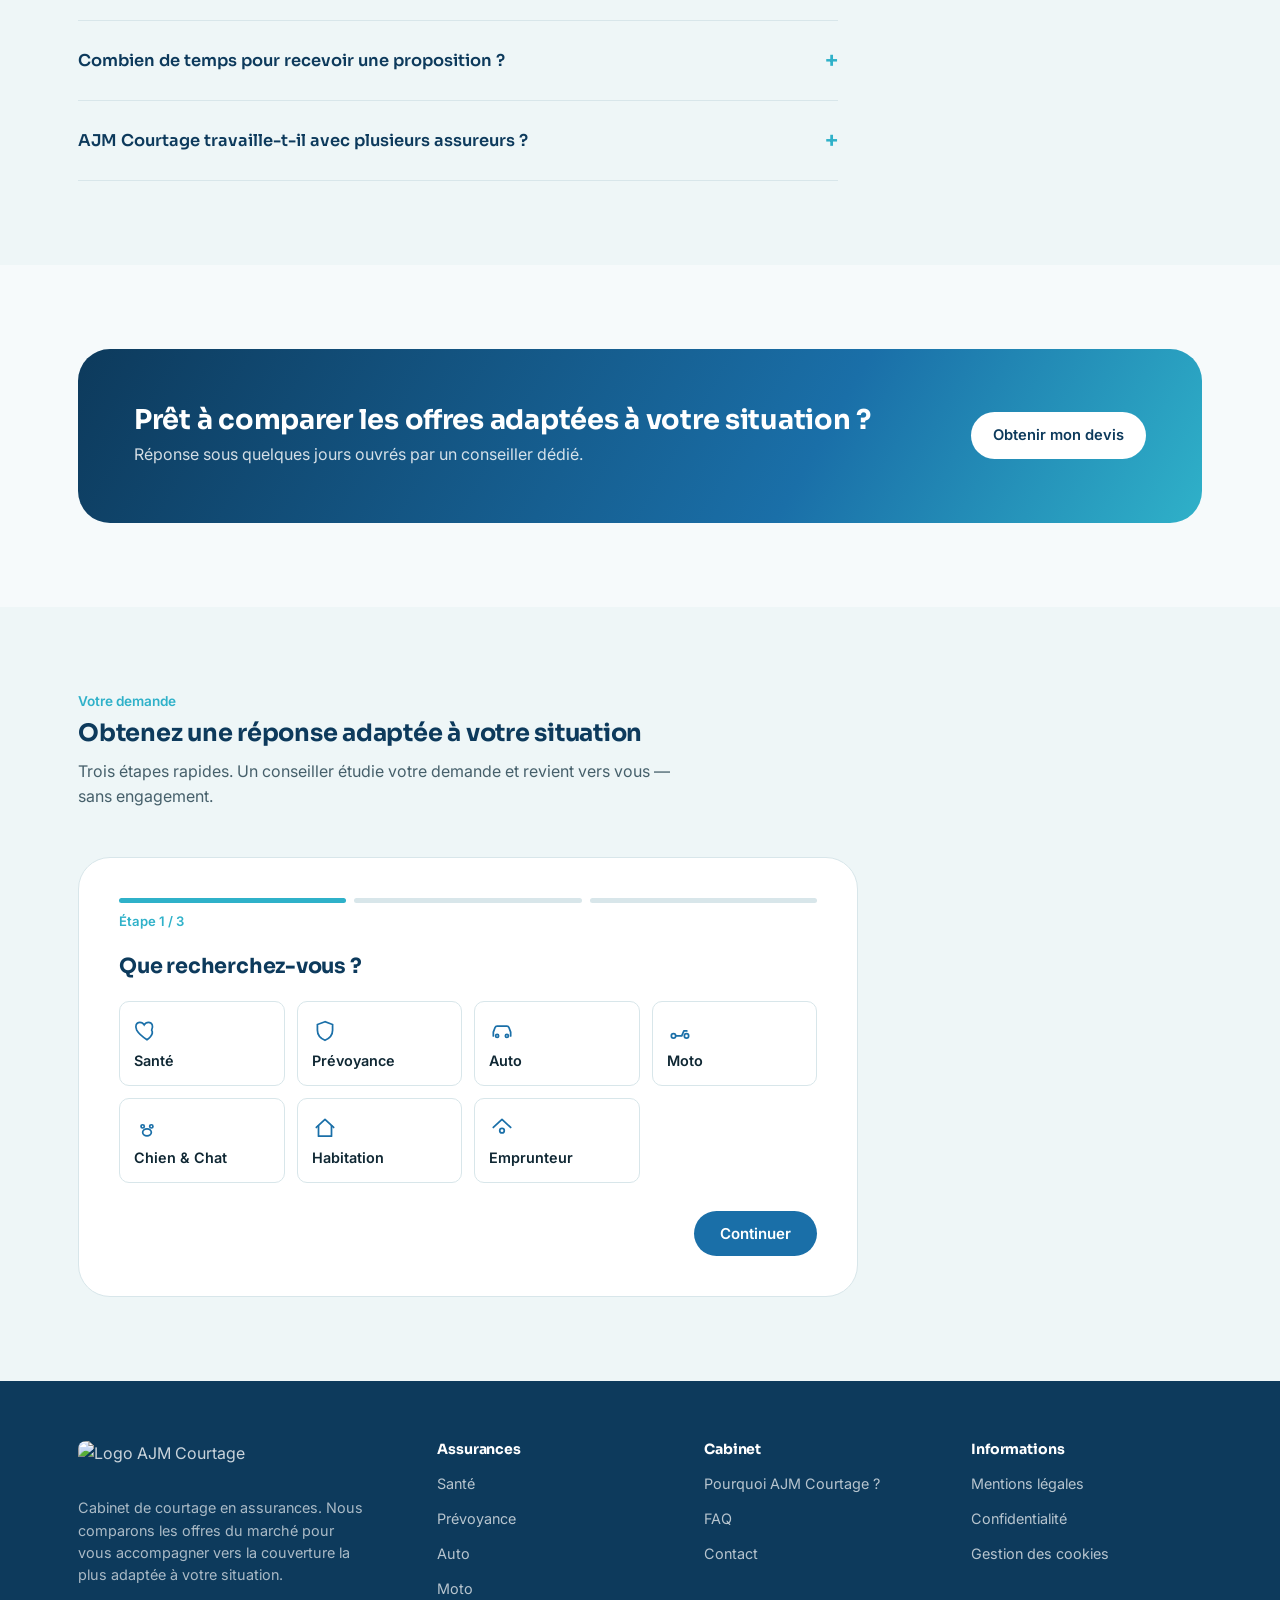
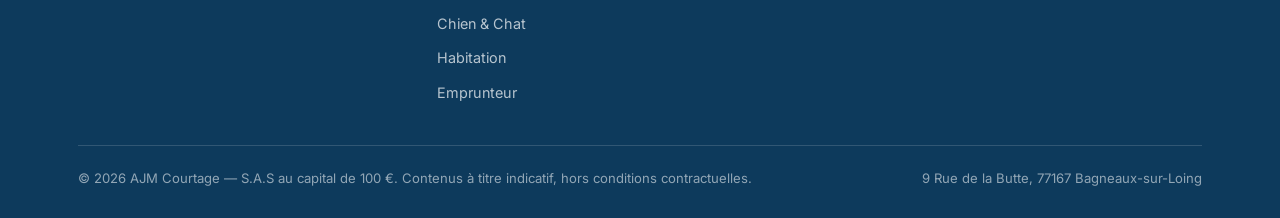
==== commit d3b69996: "maj" ====
--- a/index.html
+++ b/index.html
@@ -99,43 +99,43 @@
       </div>
       <div class="product-grid">
       <a class="product-card" href="assurance-sante.html">
-        <div class="product-icon" style="background:#e7f6f4"><svg width="26" height="26" viewBox="0 0 24 24" fill="none" stroke="#1a6fa8" stroke-width="1.6"><path d="M12 20s-7-4.35-9.5-8.8C.7 7.7 2 4 5.4 4c1.9 0 3.3 1.1 4 2.3.7-1.2 2.1-2.3 4-2.3 3.4 0 4.7 3.7 2.9 7.2C19 15.65 12 20 12 20Z"/><path d="M9 11h1.4l1-2 1.4 4 1-2H16" stroke-linecap="round" stroke-linejoin="round"/></svg></div>
+        <div class="product-icon"><svg width="56" height="56" viewBox="0 0 100 100" xmlns="http://www.w3.org/2000/svg"><defs><linearGradient id="pg1" x1="0" y1="0" x2="1" y2="1"><stop offset="0" stop-color="#5fd0dd"/><stop offset="1" stop-color="#1a6fa8"/></linearGradient></defs><g fill="url(#pg1)"><path d="M50 86C50 86 12 60 12 33 12 18 24 8 37 8 44 8 50 13 50 20 50 13 56 8 63 8 76 8 88 18 88 33 88 60 50 86 50 86Z"/></g></svg></div>
         <h3>Assurance Santé</h3>
         <p>Consultations, hospitalisation, optique, dentaire.</p>
         <span class="card-link">Découvrir →</span>
       </a>
       <a class="product-card" href="prevoyance.html">
-        <div class="product-icon" style="background:#eaf3fb"><svg width="26" height="26" viewBox="0 0 24 24" fill="none" stroke="#0d3a5c" stroke-width="1.6"><path d="M12 3.5 5 6v5.2c0 4.4 2.9 7.5 7 9.3 4.1-1.8 7-4.9 7-9.3V6l-7-2.5Z"/><path d="m9 12 2 2 4-4" stroke-linecap="round" stroke-linejoin="round"/></svg></div>
+        <div class="product-icon"><svg width="56" height="56" viewBox="0 0 100 100" xmlns="http://www.w3.org/2000/svg"><defs><linearGradient id="pg2" x1="0" y1="0" x2="1" y2="1"><stop offset="0" stop-color="#5fd0dd"/><stop offset="1" stop-color="#1a6fa8"/></linearGradient></defs><g fill="url(#pg2)"><path d="M50 6 84 20V48C84 72 68 88 50 95 32 88 16 72 16 48V20Z"/><circle cx="50" cy="42" r="9" fill="#fff" opacity="0.9"/><path d="M35 68C35 58 42 52 50 52 58 52 65 58 65 68" fill="#fff" opacity="0.9"/></g></svg></div>
         <h3>Prévoyance</h3>
         <p>Arrêt de travail, invalidité, décès.</p>
         <span class="card-link">Découvrir →</span>
       </a>
       <a class="product-card" href="assurance-auto.html">
-        <div class="product-icon" style="background:#eaf3fb"><svg width="26" height="26" viewBox="0 0 24 24" fill="none" stroke="#1a6fa8" stroke-width="1.6"><path d="M4 16.5V13l1.6-4.2A2 2 0 0 1 7.5 7.5h9a2 2 0 0 1 1.9 1.3L20 13v3.5" stroke-linecap="round" stroke-linejoin="round"/><path d="M4 16.5h16" stroke-linecap="round"/><circle cx="7.5" cy="16.5" r="1.6"/><circle cx="16.5" cy="16.5" r="1.6"/><path d="M4 13h16" /></svg></div>
+        <div class="product-icon"><svg width="56" height="56" viewBox="0 0 100 100" xmlns="http://www.w3.org/2000/svg"><defs><linearGradient id="pg3" x1="0" y1="0" x2="1" y2="1"><stop offset="0" stop-color="#5fd0dd"/><stop offset="1" stop-color="#1a6fa8"/></linearGradient></defs><g fill="url(#pg3)"><path d="M50 6 84 20V48C84 72 68 88 50 95 32 88 16 72 16 48V20Z"/><rect x="27" y="50" width="46" height="12" rx="3" fill="#fff" opacity="0.9"/><path d="M32 50 37 39H63L68 50Z" fill="#fff" opacity="0.9"/><circle cx="36" cy="63" r="4" fill="#1a6fa8"/><circle cx="64" cy="63" r="4" fill="#1a6fa8"/></g></svg></div>
         <h3>Assurance Auto</h3>
         <p>Tiers, tous risques, jeune conducteur.</p>
         <span class="card-link">Découvrir →</span>
       </a>
       <a class="product-card" href="assurance-moto.html">
-        <div class="product-icon" style="background:#eaf3fb"><svg width="26" height="26" viewBox="0 0 24 24" fill="none" stroke="#1a6fa8" stroke-width="1.6"><circle cx="6" cy="16.5" r="2.3"/><circle cx="18" cy="16.5" r="2.3"/><path d="M8.2 16.5h5.4l2-4.6h2.7M13.6 11.9 11 16.5M6 16.5l3-6.4h3" stroke-linecap="round" stroke-linejoin="round"/></svg></div>
+        <div class="product-icon"><svg width="56" height="56" viewBox="0 0 100 100" xmlns="http://www.w3.org/2000/svg"><defs><linearGradient id="pg4" x1="0" y1="0" x2="1" y2="1"><stop offset="0" stop-color="#5fd0dd"/><stop offset="1" stop-color="#1a6fa8"/></linearGradient></defs><g fill="url(#pg4)"><circle cx="26" cy="70" r="12"/><circle cx="74" cy="70" r="12"/><path d="M26 70 38 46H58L68 62H30Z"/></g></svg></div>
         <h3>Assurance Moto</h3>
         <p>Scooter, routière, sportive, équipements.</p>
         <span class="card-link">Découvrir →</span>
       </a>
       <a class="product-card" href="assurance-chien-chat.html">
-        <div class="product-icon" style="background:#eaf3fb"><svg width="26" height="26" viewBox="0 0 24 24" fill="none" stroke="#0d3a5c" stroke-width="1.6"><ellipse cx="12" cy="16" rx="4.2" ry="3.4"/><circle cx="7" cy="10.2" r="1.7"/><circle cx="10" cy="7.6" r="1.7"/><circle cx="14" cy="7.6" r="1.7"/><circle cx="17" cy="10.2" r="1.7"/></svg></div>
+        <div class="product-icon"><svg width="56" height="56" viewBox="0 0 100 100" xmlns="http://www.w3.org/2000/svg"><defs><linearGradient id="pg5" x1="0" y1="0" x2="1" y2="1"><stop offset="0" stop-color="#5fd0dd"/><stop offset="1" stop-color="#1a6fa8"/></linearGradient></defs><g fill="url(#pg5)"><ellipse cx="50" cy="68" rx="20" ry="16"/><circle cx="26" cy="42" r="10"/><circle cx="74" cy="42" r="10"/><circle cx="40" cy="26" r="9"/><circle cx="60" cy="26" r="9"/></g></svg></div>
         <h3>Assurance Chien & Chat</h3>
         <p>Consultations, chirurgie, hospitalisation.</p>
         <span class="card-link">Découvrir →</span>
       </a>
       <a class="product-card" href="assurance-habitation.html">
-        <div class="product-icon" style="background:#eaf3fb"><svg width="26" height="26" viewBox="0 0 24 24" fill="none" stroke="#1a6fa8" stroke-width="1.6"><path d="M4 11.5 12 4l8 7.5" stroke-linecap="round" stroke-linejoin="round"/><path d="M6 10v9.5h12V10" stroke-linecap="round" stroke-linejoin="round"/><path d="M10 19.5V14h4v5.5" stroke-linecap="round" stroke-linejoin="round"/></svg></div>
+        <div class="product-icon"><svg width="56" height="56" viewBox="0 0 100 100" xmlns="http://www.w3.org/2000/svg"><defs><linearGradient id="pg6" x1="0" y1="0" x2="1" y2="1"><stop offset="0" stop-color="#5fd0dd"/><stop offset="1" stop-color="#1a6fa8"/></linearGradient></defs><g fill="url(#pg6)"><path d="M50 10 90 42H80V88H20V42H10Z"/><rect x="42" y="60" width="16" height="28" fill="#fff" opacity="0.9"/></g></svg></div>
         <h3>Assurance Habitation</h3>
         <p>Dégât des eaux, incendie, vol, responsabilité civile.</p>
         <span class="card-link">Découvrir →</span>
       </a>
       <a class="product-card" href="assurance-emprunteur.html">
-        <div class="product-icon" style="background:#eaf3fb"><svg width="26" height="26" viewBox="0 0 24 24" fill="none" stroke="#0d3a5c" stroke-width="1.6"><path d="M4 11.5 12 4l8 7.5" stroke-linecap="round" stroke-linejoin="round"/><path d="M6 10v9.5h12V10" stroke-linecap="round" stroke-linejoin="round"/><circle cx="12" cy="14.5" r="2.3"/><path d="M12 12.2v1M12 15.7v1" stroke-linecap="round"/></svg></div>
+        <div class="product-icon"><svg width="56" height="56" viewBox="0 0 100 100" xmlns="http://www.w3.org/2000/svg"><defs><linearGradient id="pg7" x1="0" y1="0" x2="1" y2="1"><stop offset="0" stop-color="#5fd0dd"/><stop offset="1" stop-color="#1a6fa8"/></linearGradient></defs><g fill="url(#pg7)"><path d="M38 8H66V34L52 44 38 34Z"/><circle cx="52" cy="20" r="6" fill="#fff" opacity="0.9"/><path d="M18 92V60L52 36 86 60V92H62V70H42V92Z"/></g></svg></div>
         <h3>Assurance Emprunteur</h3>
         <p>Achat immobilier, délégation d'assurance.</p>
         <span class="card-link">Découvrir →</span>
@@ -145,17 +145,22 @@
   </section>
 
   <section id="pourquoi" class="section-alt">
-    <div class="wrap">
-      <div class="section-head">
-        <span class="kicker">Pourquoi AJM Courtage ?</span>
-        <h2>Un cabinet de courtage pensé pour l'accompagnement</h2>
-      </div>
-      <div class="reasons">
-        <div class="reason"><div class="num">01</div><h3>Indépendance</h3><p>Nous comparons plusieurs compagnies d'assurance, sans être liés à une seule marque.</p></div>
+    <div class="wrap pourquoi-grid">
+      <div>
+        <div class="section-head">
+          <span class="kicker">Pourquoi AJM Courtage ?</span>
+          <h2>Un cabinet de courtage pensé pour l'accompagnement</h2>
+        </div>
+        <div class="reasons">
+          <div class="reason"><div class="num">01</div><h3>Indépendance</h3><p>Nous comparons plusieurs compagnies d'assurance, sans être liés à une seule marque.</p></div>
 <div class="reason"><div class="num">02</div><h3>Accompagnement humain</h3><p>Un conseiller dédié étudie votre situation avant de vous proposer une garantie.</p></div>
 <div class="reason"><div class="num">03</div><h3>Simplicité</h3><p>Une demande, quelques questions ciblées, une réponse adaptée — sans jargon inutile.</p></div>
 <div class="reason"><div class="num">04</div><h3>Suivi dans la durée</h3><p>On reste disponible après la souscription, pas seulement au moment de la vente.</p></div>
 
+        </div>
+      </div>
+      <div class="pourquoi-photo">
+        <img src="assets/trust-handshake.jpg" alt="Un conseiller AJM Courtage accueille un nouveau partenaire" loading="lazy" width="1000" height="558">
       </div>
     </div>
   </section>
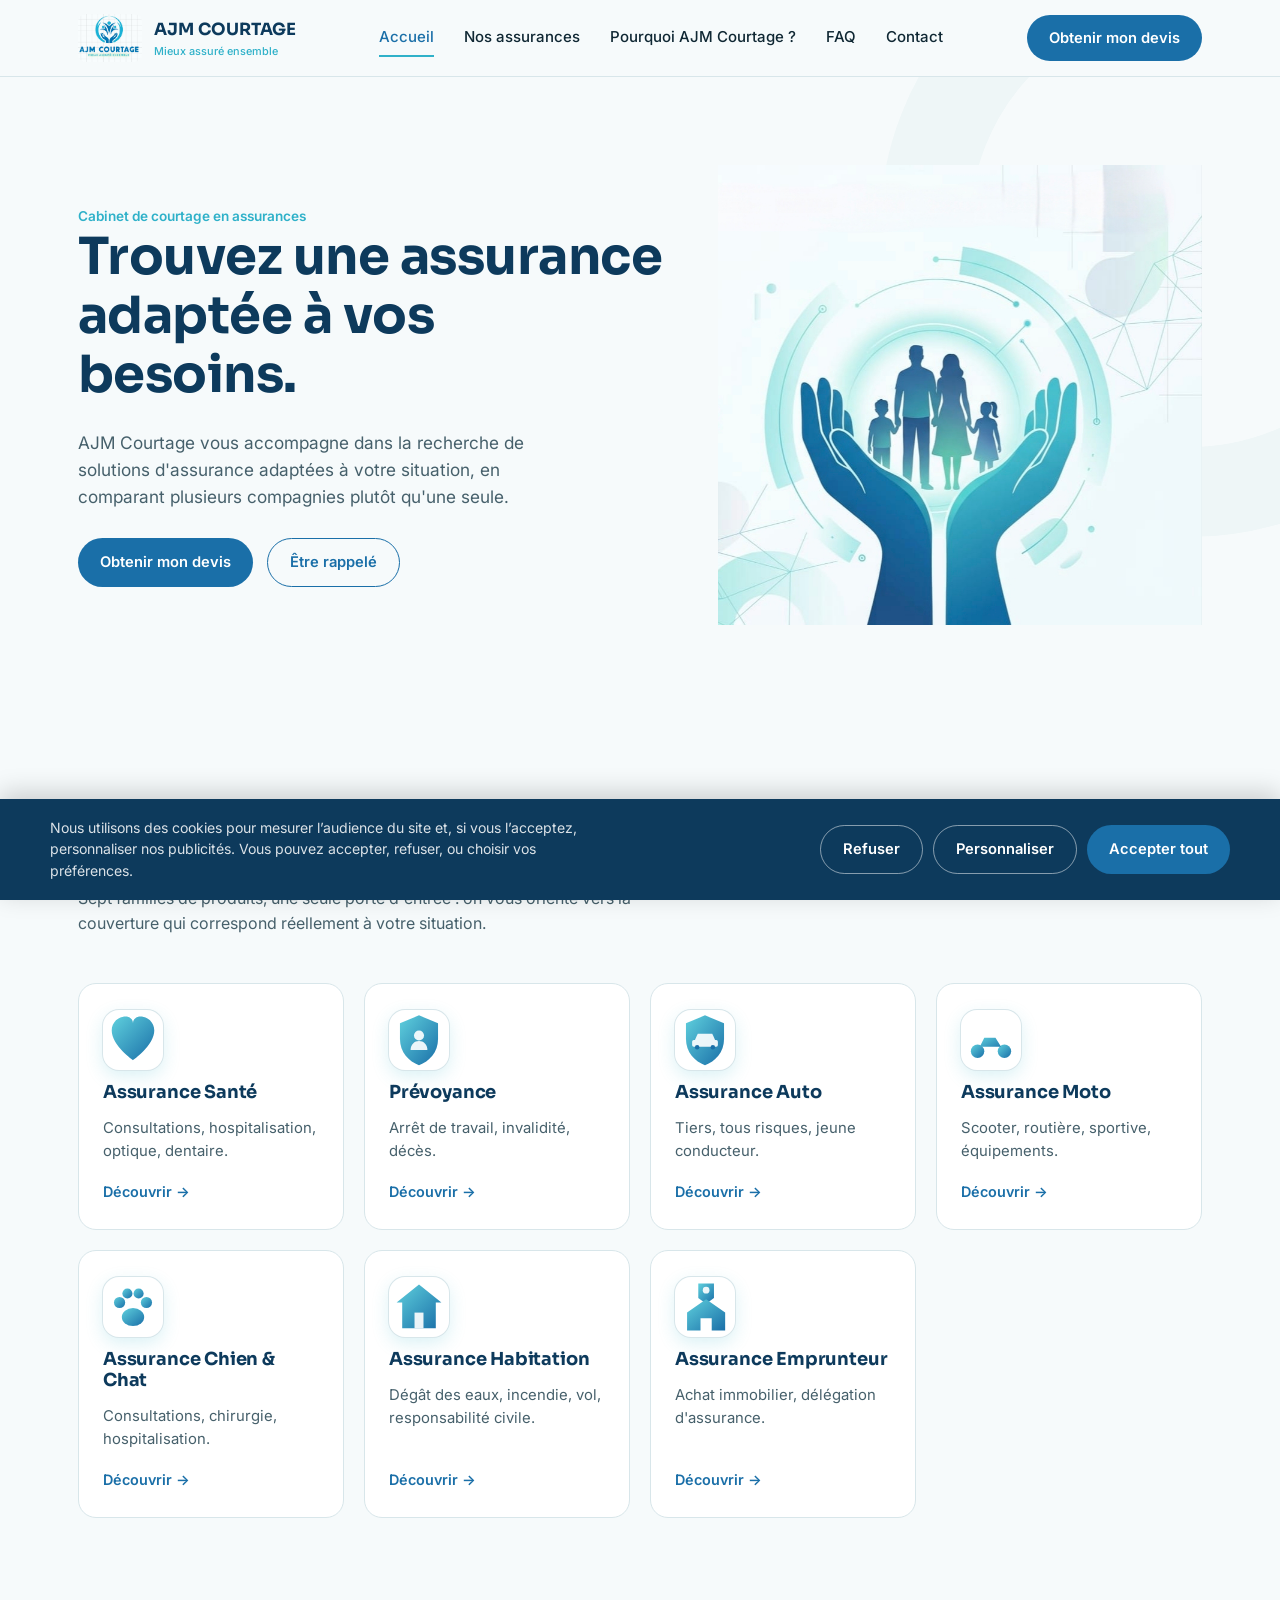
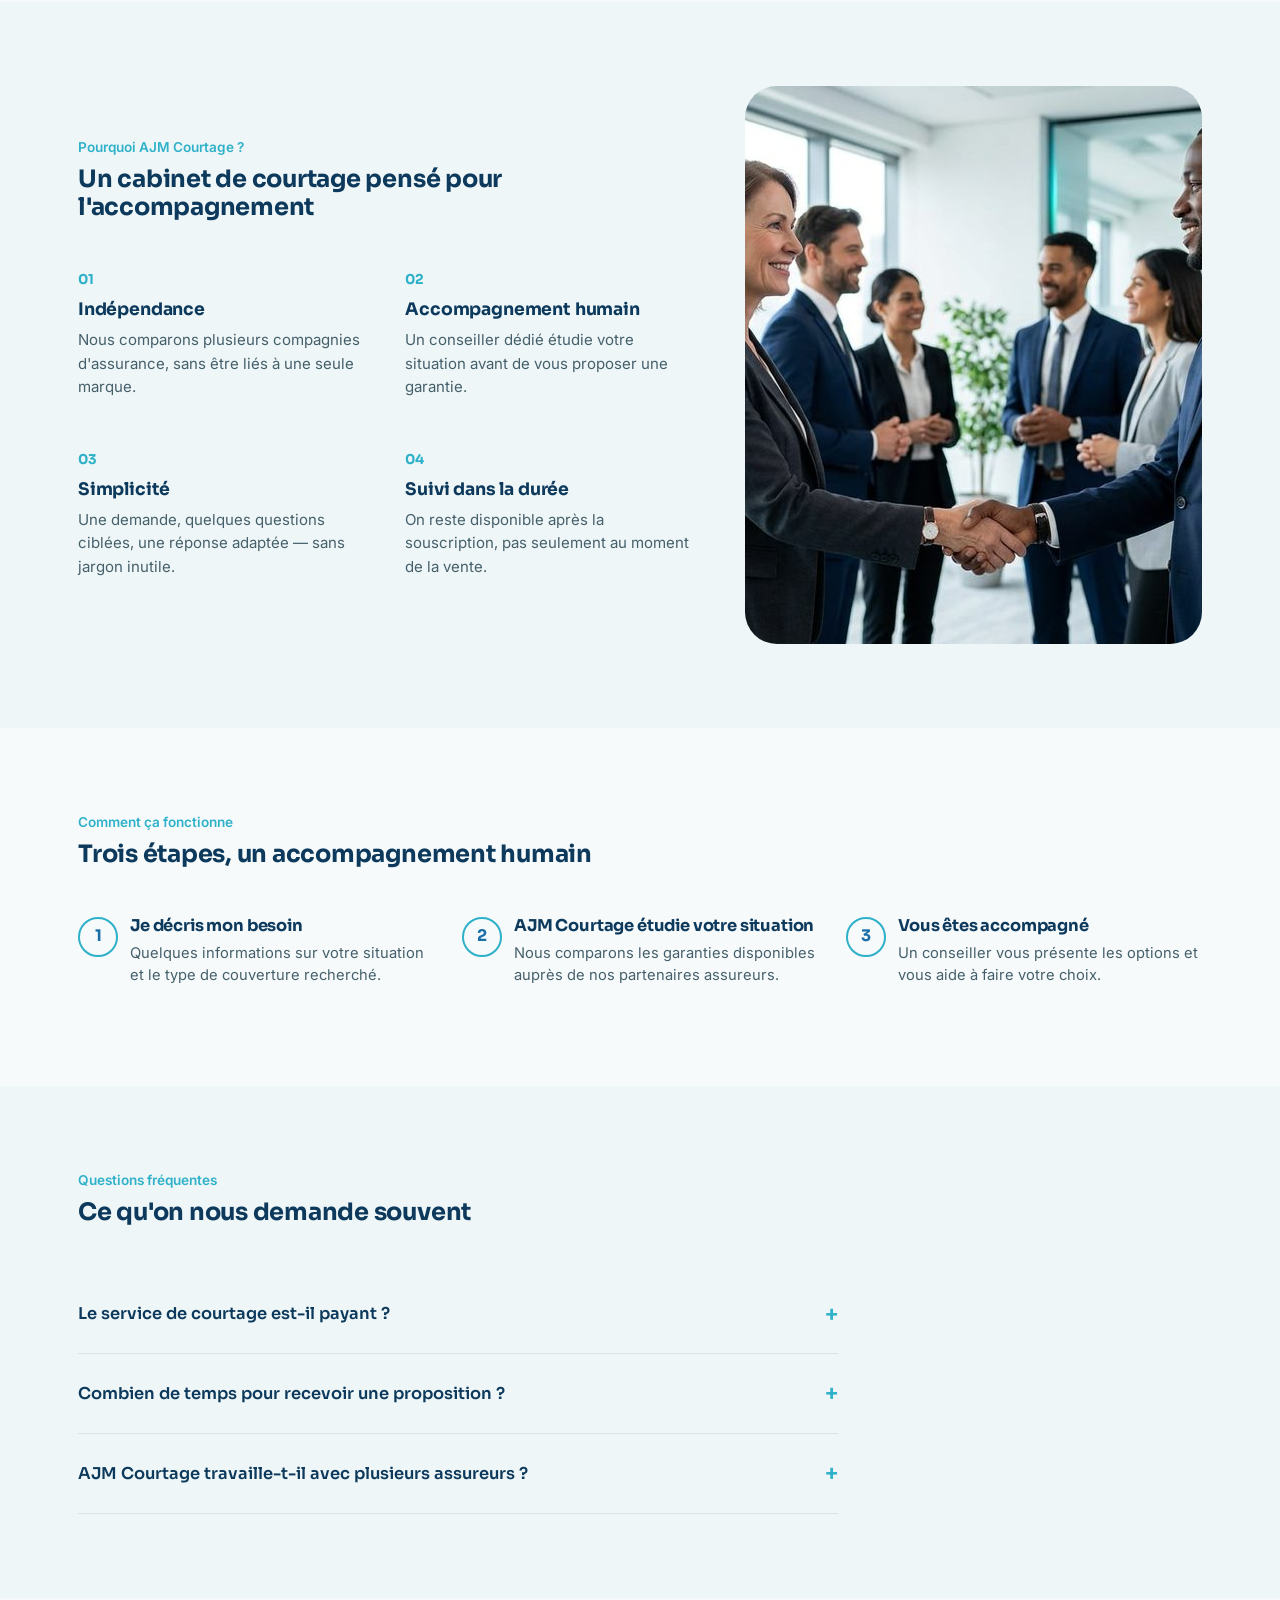
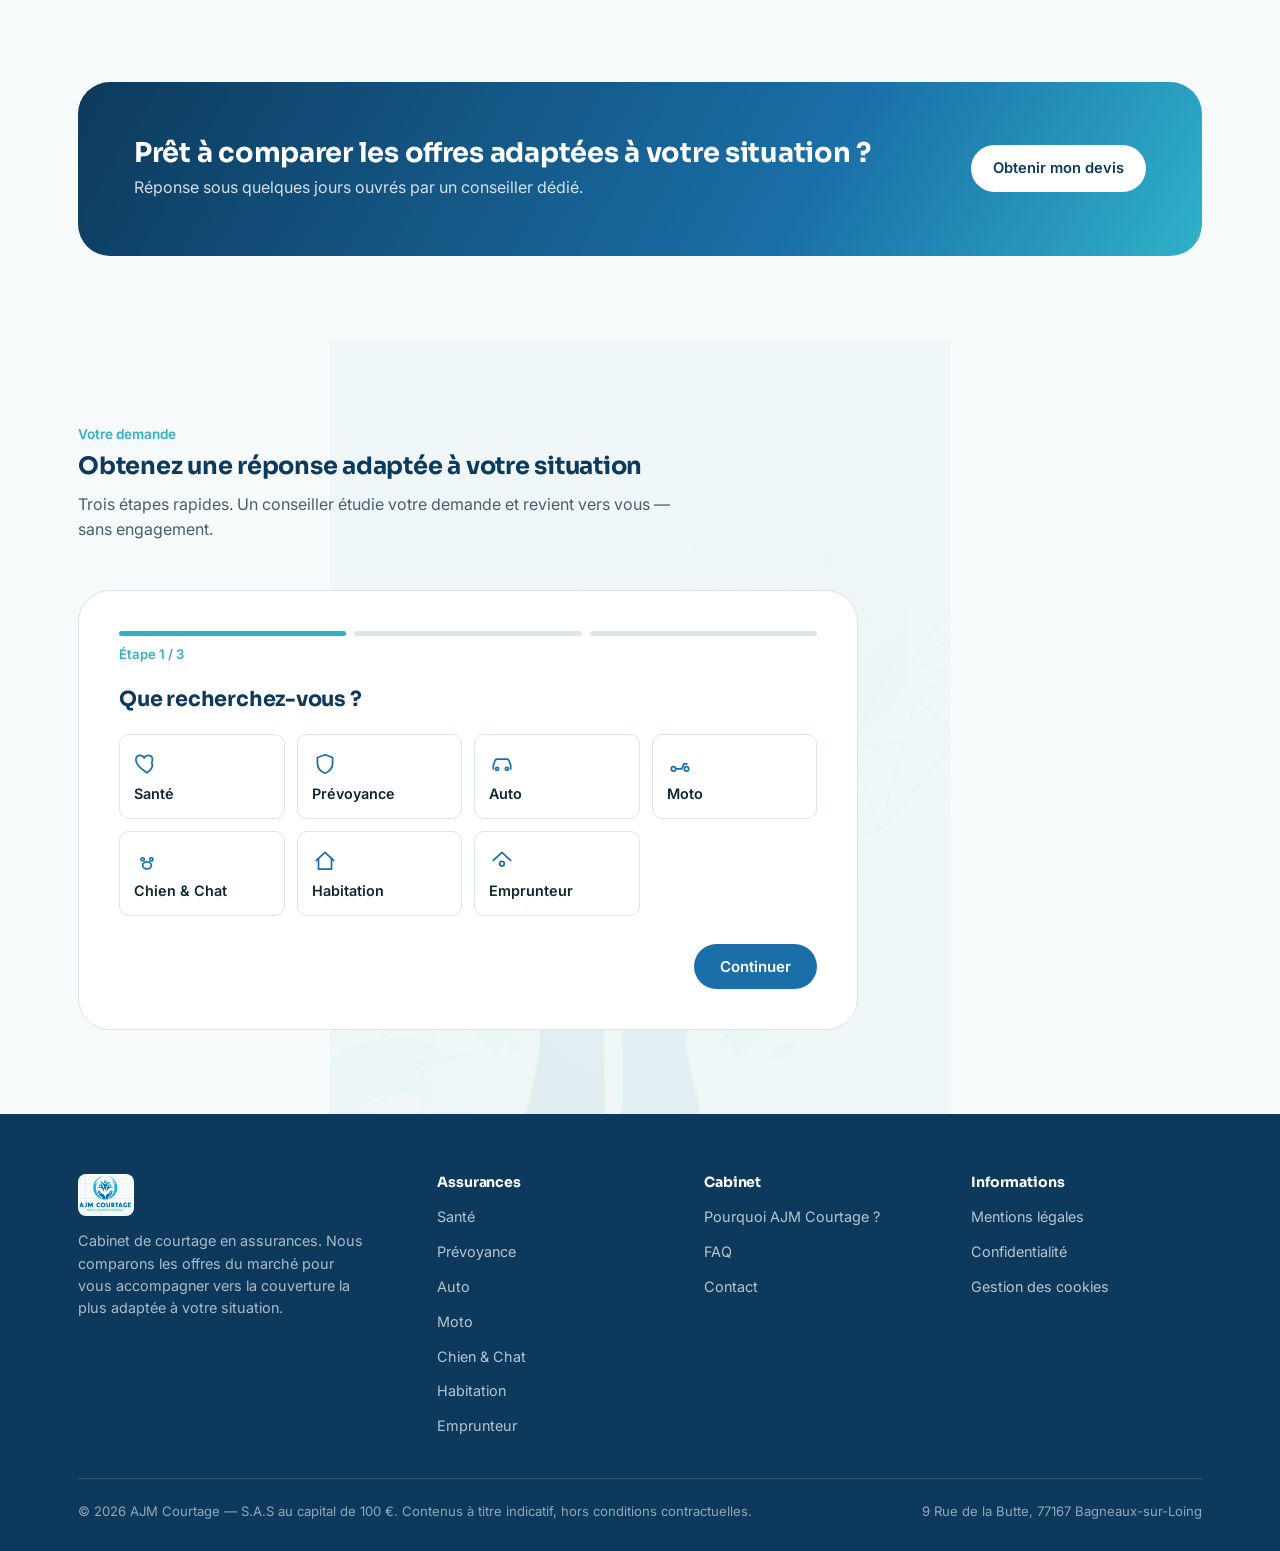
==== commit 288efa18: "MAJ" ====
--- a/index.html
+++ b/index.html
@@ -77,16 +77,7 @@
           <a class="btn btn-ghost" href="#devis">Être rappelé</a>
         </div>
       </div>
-      <div class="arc-figure"><svg viewBox="0 0 400 400" fill="none">
-  <circle cx="200" cy="200" r="150" stroke="#cfe8ee" stroke-width="2"/>
-  <path d="M200 50 A150 150 0 0 1 340 230" stroke="#2fb1c9" stroke-width="6" stroke-linecap="round"/>
-  <path d="M60 230 A150 150 0 0 1 140 62" stroke="#1a6fa8" stroke-width="6" stroke-linecap="round"/>
-  <circle cx="200" cy="200" r="86" fill="#eaf6f7"/>
-  <circle cx="200" cy="170" r="20" fill="#1a6fa8"/>
-  <path d="M160 230c0-26 18-42 40-42s40 16 40 42" stroke="#0d3a5c" stroke-width="7" stroke-linecap="round" fill="none"/>
-  <circle cx="340" cy="230" r="7" fill="#2fb1c9"/>
-  <circle cx="60" cy="230" r="7" fill="#5fd0dd"/>
-</svg></div>
+      <div class="arc-figure"><img src="assets/hero-family-hands.jpg" alt="Une famille protégée, symbolisée par des mains en coupe" /></div>
     </div>
   </section>
 
@@ -207,7 +198,7 @@
     </div>
   </section>
 
-  <section id="devis" class="section-alt">
+  <section id="devis" class="section-alt devis-section">
     <div class="wrap">
       <div class="section-head">
         <span class="kicker">Votre demande</span>
--- a/styles.css
+++ b/styles.css
@@ -203,6 +203,10 @@
   aspect-ratio: 1 / 1;
 }
 .arc-figure svg { width: 100%; height: 100%; }
+.arc-figure img {
+  width: 100%; height: 100%;
+  object-fit: contain;
+}
 
 .hero-bg-arc {
   position: absolute;
@@ -218,6 +222,15 @@
 /* ---------- Sections ---------- */
 section { padding: 84px 0; }
 .section-alt { background: var(--paper-alt); }
+.devis-section {
+  position: relative;
+  background:
+    linear-gradient(rgba(238, 246, 247, 0.94), rgba(238, 246, 247, 0.94)),
+    url("assets/hero-family-hands.jpg");
+  background-size: 620px auto;
+  background-position: center 110%;
+  background-repeat: no-repeat;
+}
 .section-head { max-width: 640px; margin-bottom: 48px; }
 .section-head .kicker {
   color: var(--teal);
@@ -245,9 +258,11 @@
 }
 .product-card:hover { border-color: var(--teal); transform: translateY(-3px); }
 .product-icon {
-  width: 52px; height: 52px;
-  border-radius: 14px;
+  width: 60px; height: 60px;
+  border-radius: 16px;
   display: flex; align-items: center; justify-content: center;
+  background: var(--white);
+  box-shadow: 0 0 0 1px var(--line), 0 6px 18px rgba(47, 177, 201, 0.18);
 }
 .product-card h3 { font-size: 1.12rem; margin-bottom: 2px; }
 .product-card p { font-size: 0.93rem; margin-bottom: 6px; }
@@ -263,6 +278,22 @@
   display: grid;
   grid-template-columns: repeat(auto-fit, minmax(240px, 1fr));
   gap: 36px;
+}
+.pourquoi-grid {
+  display: grid;
+  grid-template-columns: 1.15fr 0.85fr;
+  gap: 48px;
+  align-items: center;
+}
+.pourquoi-photo img {
+  width: 100%;
+  border-radius: var(--radius-l);
+  object-fit: cover;
+  aspect-ratio: 1000 / 558;
+}
+@media (max-width: 880px) {
+  .pourquoi-grid { grid-template-columns: 1fr; }
+  .pourquoi-photo { order: -1; }
 }
 .reason .num {
   font-family: var(--font-head);
@@ -356,6 +387,22 @@
 .product-hero {
   padding: 60px 0 80px;
 }
+.product-hero-grid {
+  display: grid;
+  grid-template-columns: 1.1fr 0.9fr;
+  gap: 44px;
+  align-items: center;
+}
+.product-hero-photo img {
+  width: 100%;
+  border-radius: var(--radius-l);
+  object-fit: cover;
+  aspect-ratio: 1000 / 558;
+}
+@media (max-width: 780px) {
+  .product-hero-grid { grid-template-columns: 1fr; }
+  .product-hero-photo { order: -1; }
+}
 .product-hero .badge {
   display: inline-flex;
   align-items: center;
@@ -491,6 +538,48 @@
   color: var(--navy);
 }
 .lf-option .ico { color: var(--deep-blue); }
+
+.lf-checkbox-group {
+  display: flex;
+  flex-wrap: wrap;
+  gap: 10px;
+}
+.lf-checkbox-option {
+  display: flex;
+  align-items: center;
+  gap: 8px;
+  border: 1.5px solid var(--line);
+  border-radius: 999px;
+  padding: 10px 16px;
+  font-size: 0.9rem;
+  font-weight: 600;
+  color: var(--ink);
+  cursor: pointer;
+  transition: border-color 0.15s ease, background 0.15s ease;
+}
+.lf-checkbox-option:has(input:checked) {
+  border-color: var(--deep-blue);
+  background: var(--paper-alt);
+  color: var(--navy);
+}
+.lf-checkbox-option input { accent-color: var(--deep-blue); width: 16px; height: 16px; }
+
+.lf-stars {
+  display: flex;
+  gap: 6px;
+}
+.lf-star {
+  background: none;
+  border: none;
+  font-size: 1.8rem;
+  line-height: 1;
+  color: var(--line);
+  cursor: pointer;
+  padding: 2px;
+  transition: color 0.15s ease, transform 0.1s ease;
+}
+.lf-star:hover { transform: scale(1.1); }
+.lf-star.filled { color: var(--teal); }
 
 .lf-field { margin-bottom: 20px; }
 .lf-field label {
